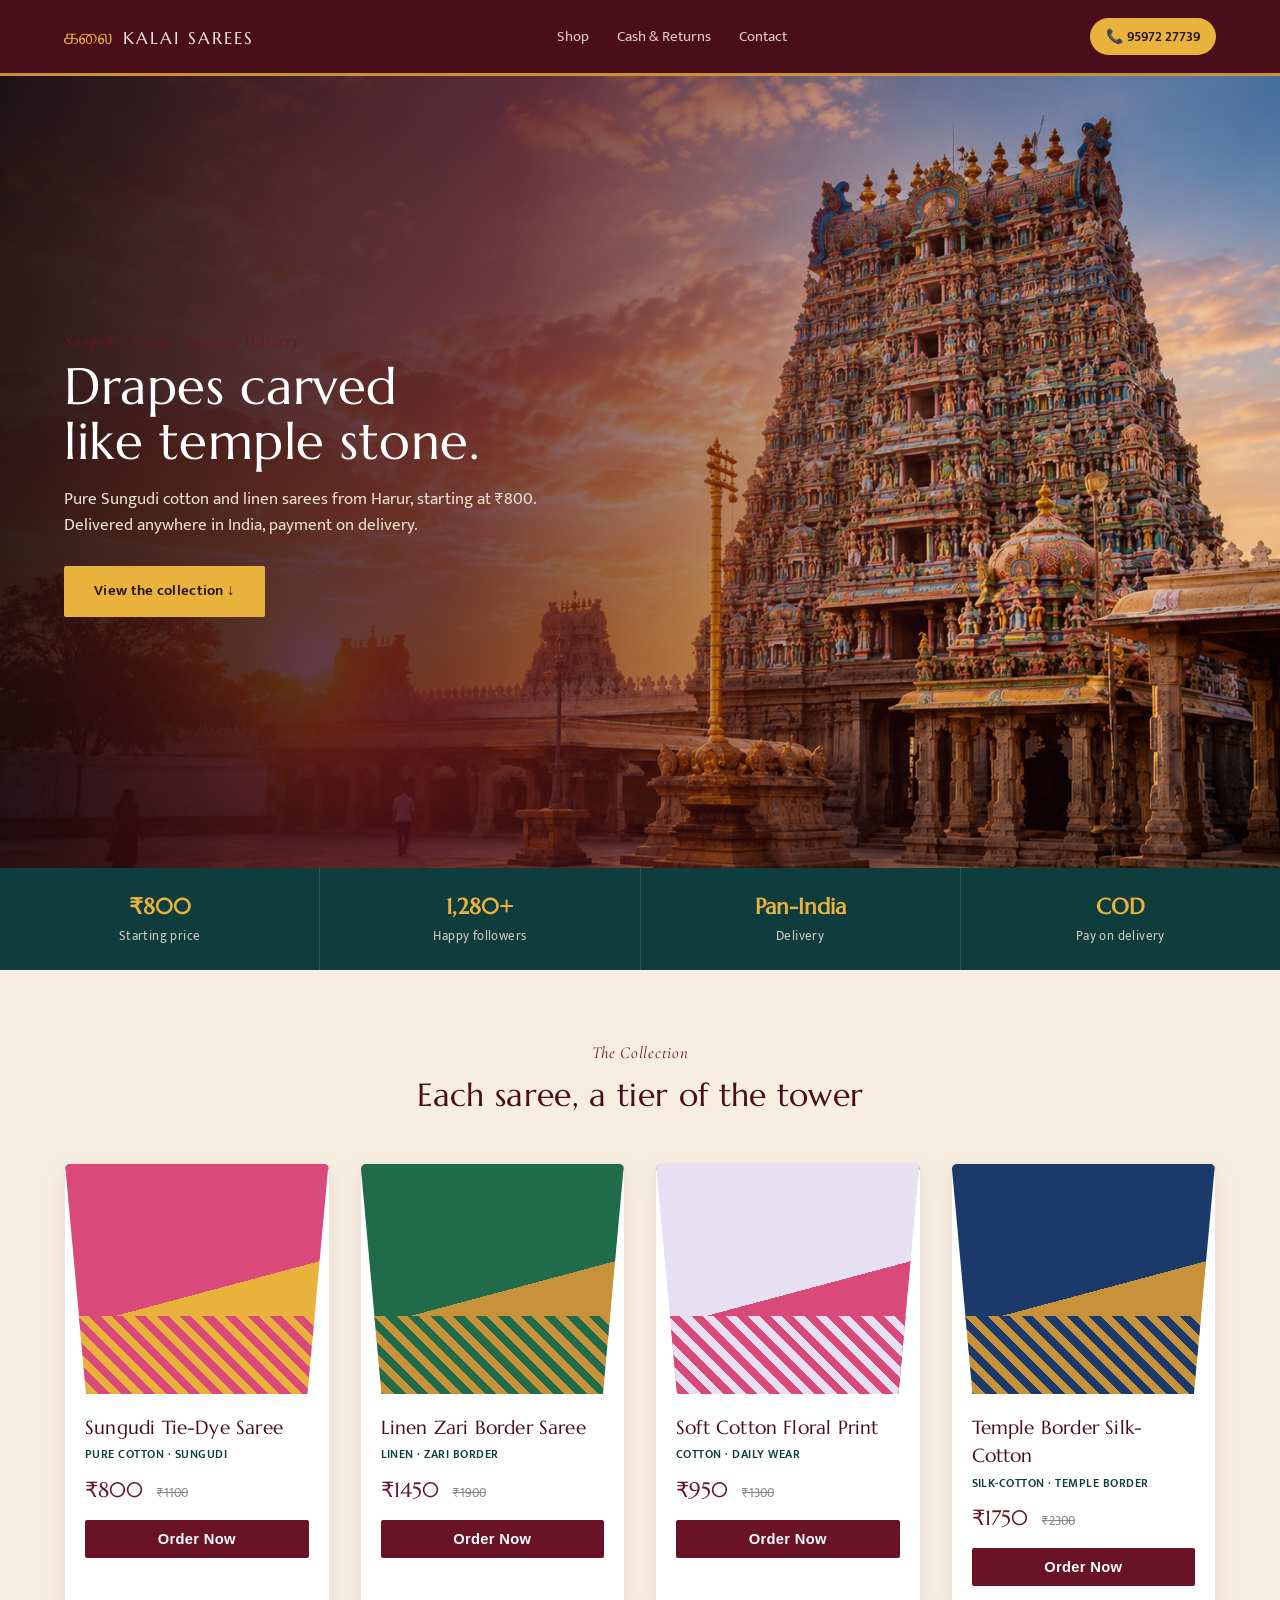
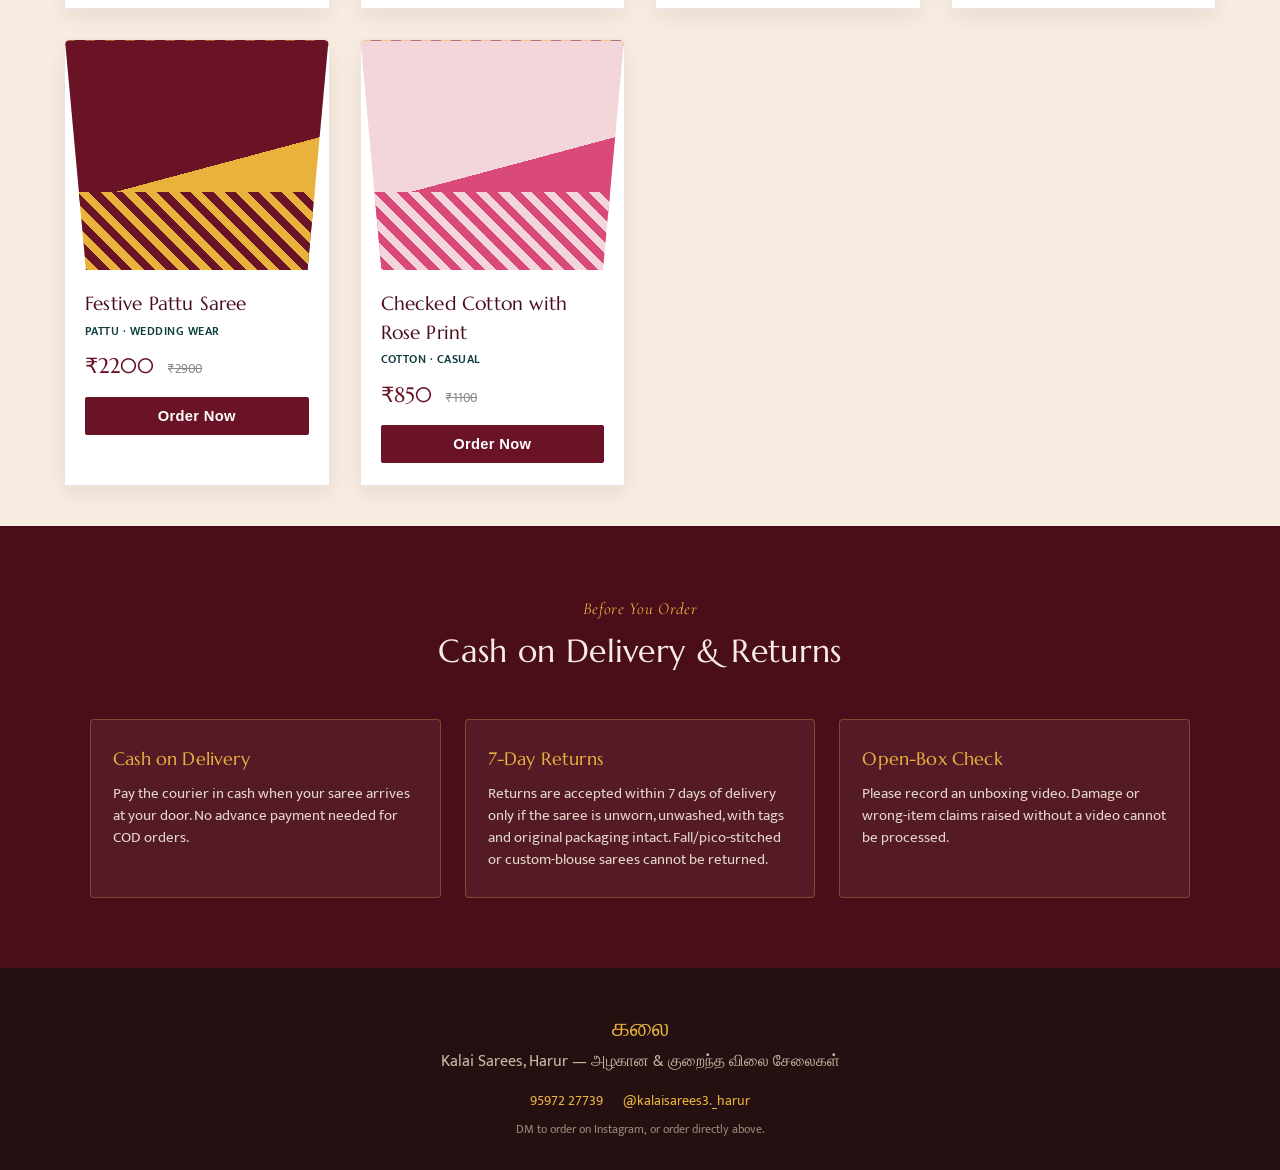
==== index.html @ c1a84958 "Add files via upload" ====
<!DOCTYPE html>
<html lang="en">
<head>
<meta charset="UTF-8">
<meta name="viewport" content="width=device-width, initial-scale=1.0">
<title>Kalai Sarees — Harur</title>
<link rel="preconnect" href="https://fonts.googleapis.com">
<link href="https://fonts.googleapis.com/css2?family=Cormorant+Garamond:wght@500;600;700&family=Marcellus&family=Mukta:wght@400;500;600;700&display=swap" rel="stylesheet">
<link rel="stylesheet" href="style.css">
</head>
<body>

<header class="topbar">
  <div class="brand">
    <span class="brand-mark">கலை</span>
    <span class="brand-name">KALAI SAREES</span>
  </div>
  <nav class="topnav">
    <a href="#shop">Shop</a>
    <a href="#order-policy">Cash &amp; Returns</a>
    <a href="#contact">Contact</a>
  </nav>
  <a class="call-pill" href="tel:9597227739">📞 95972 27739</a>
</header>

<section class="hero">
  <div class="hero-bg" aria-hidden="true"></div>
  <div class="hero-veil" aria-hidden="true"></div>
  <div class="hero-content">
    <p class="eyebrow">Sungudi · Linen · Doorstep Delivery</p>
    <h1>Drapes carved<br>like temple stone.</h1>
    <p class="hero-sub">Pure Sungudi cotton and linen sarees from Harur, starting at ₹800. Delivered anywhere in India, payment on delivery.</p>
    <a href="#shop" class="btn-primary">View the collection ↓</a>
  </div>
</section>

<section class="strip">
  <div class="strip-item"><strong>₹800</strong><span>Starting price</span></div>
  <div class="strip-item"><strong>1,280+</strong><span>Happy followers</span></div>
  <div class="strip-item"><strong>Pan-India</strong><span>Delivery</span></div>
  <div class="strip-item"><strong>COD</strong><span>Pay on delivery</span></div>
</section>

<section id="shop" class="shop">
  <div class="section-head">
    <p class="eyebrow">The Collection</p>
    <h2>Each saree, a tier of the tower</h2>
  </div>

  <div class="grid" id="product-grid">
    <!-- Product cards are rendered by app.js -->
  </div>
</section>

<section id="order-policy" class="policy">
  <div class="section-head light">
    <p class="eyebrow">Before You Order</p>
    <h2>Cash on Delivery &amp; Returns</h2>
  </div>
  <div class="policy-grid">
    <div class="policy-card">
      <h3>Cash on Delivery</h3>
      <p>Pay the courier in cash when your saree arrives at your door. No advance payment needed for COD orders.</p>
    </div>
    <div class="policy-card">
      <h3>7-Day Returns</h3>
      <p>Returns are accepted within 7 days of delivery only if the saree is unworn, unwashed, with tags and original packaging intact. Fall/pico-stitched or custom-blouse sarees cannot be returned.</p>
    </div>
    <div class="policy-card">
      <h3>Open-Box Check</h3>
      <p>Please record an unboxing video. Damage or wrong-item claims raised without a video cannot be processed.</p>
    </div>
  </div>
</section>

<!-- Order Modal -->
<div class="modal-backdrop" id="modal-backdrop">
  <div class="modal" role="dialog" aria-modal="true" aria-labelledby="modal-title">
    <button class="modal-close" id="modal-close" aria-label="Close">✕</button>
    <p class="eyebrow" id="modal-eyebrow">Confirm your order</p>
    <h3 id="modal-title">Saree Name</h3>
    <p class="modal-price" id="modal-price">₹0</p>

    <form id="order-form" novalidate>
      <label for="cust-name">Full Name</label>
      <input type="text" id="cust-name" name="name" placeholder="e.g. Lakshmi Devi" required>
      <span class="error" id="err-name"></span>

      <label for="cust-phone">Phone Number</label>
      <input type="tel" id="cust-phone" name="phone" placeholder="10-digit mobile number" required>
      <span class="error" id="err-phone"></span>

      <label for="cust-address">Delivery Address</label>
      <textarea id="cust-address" name="address" rows="3" placeholder="House no, Street, City, State, PIN code" required></textarea>
      <span class="error" id="err-address"></span>

      <div class="policy-accept">
        <input type="checkbox" id="accept-policy" required>
        <label for="accept-policy">I agree to pay <strong>Cash on Delivery</strong> and understand the 7-day return condition above.</label>
      </div>

      <button type="submit" class="btn-primary full">Confirm Order — Cash on Delivery</button>
    </form>

    <div class="modal-success" id="modal-success" hidden>
      <div class="success-mark">✓</div>
      <h3>Order Confirmed!</h3>
      <p id="success-summary"></p>
      <p class="success-note">We will call you shortly to verify your order before dispatch.</p>
      <button class="btn-secondary" id="success-close">Done</button>
    </div>
  </div>
</div>

<footer id="contact" class="footer">
  <div class="footer-brand">
    <span class="brand-mark">கலை</span>
    <p>Kalai Sarees, Harur — அழகான &amp; குறைந்த விலை சேலைகள்</p>
  </div>
  <div class="footer-links">
    <a href="tel:9597227739">95972 27739</a>
    <a href="https://instagram.com/kalaisarees3._harur" target="_blank" rel="noopener">@kalaisarees3._harur</a>
  </div>
  <p class="footer-note">DM to order on Instagram, or order directly above.</p>
</footer>

<script src="app.js"></script>
</body>
</html>
---- style.css ----
:root{
  --maroon:#6B1326;
  --maroon-deep:#4A0D1A;
  --gold:#C8923A;
  --turmeric:#E8B23D;
  --cream:#F7EDE0;
  --teal:#0F3D3E;
  --ink:#241010;
  --radius:6px;
}

*{box-sizing:border-box;margin:0;padding:0;}
html{scroll-behavior:smooth;}
body{
  font-family:'Mukta',sans-serif;
  background:var(--cream);
  color:var(--ink);
  line-height:1.5;
}
h1,h2,h3{font-family:'Marcellus',serif;font-weight:400;letter-spacing:0.01em;}
.eyebrow{
  font-family:'Cormorant Garamond',serif;
  font-style:italic;
  font-size:1.05rem;
  color:var(--maroon);
  letter-spacing:0.04em;
  margin-bottom:6px;
}

/* ---------- Topbar ---------- */
.topbar{
  display:flex;align-items:center;justify-content:space-between;
  padding:18px 5%;
  background:var(--maroon-deep);
  color:var(--cream);
  position:sticky;top:0;z-index:50;
  border-bottom:3px solid var(--gold);
}
.brand{display:flex;align-items:baseline;gap:10px;}
.brand-mark{font-family:'Marcellus',serif;color:var(--turmeric);font-size:1.4rem;}
.brand-name{font-family:'Marcellus',serif;font-size:1.05rem;letter-spacing:0.12em;}
.topnav{display:flex;gap:28px;}
.topnav a{color:var(--cream);text-decoration:none;font-size:0.92rem;opacity:0.85;}
.topnav a:hover, .topnav a:focus-visible{opacity:1;border-bottom:1px solid var(--turmeric);}
.call-pill{
  background:var(--turmeric);color:var(--ink);
  padding:8px 16px;border-radius:30px;
  text-decoration:none;font-size:0.88rem;font-weight:600;
  white-space:nowrap;
}

/* ---------- Hero ---------- */
.hero{
  position:relative;
  min-height:88vh;
  display:flex;align-items:center;
  overflow:hidden;
}
.hero-bg{
  position:absolute;inset:0;
  background:url('temple-bg.png') center 30%/cover no-repeat;
  filter:saturate(1.05);
}
.hero-veil{
  position:absolute;inset:0;
  background:linear-gradient(100deg, rgba(20,7,11,0.92) 0%, rgba(74,13,26,0.78) 38%, rgba(74,13,26,0.25) 65%, rgba(74,13,26,0.05) 100%);
}
.hero-content{
  position:relative;z-index:2;
  max-width:620px;
  padding:0 5%;
  color:var(--cream);
}
.hero-content h1{
  font-size:3.2rem;
  line-height:1.08;
  color:#fff;
  margin:6px 0 18px;
}
.hero-sub{
  font-size:1.05rem;
  max-width:480px;
  color:#EADFD0;
  margin-bottom:28px;
}
.btn-primary{
  display:inline-block;
  background:var(--turmeric);
  color:var(--ink);
  text-decoration:none;
  padding:14px 30px;
  font-weight:600;
  border-radius:2px;
  border:none;
  cursor:pointer;
  font-size:0.95rem;
  letter-spacing:0.02em;
  transition:transform .15s ease, background .15s ease;
}
.btn-primary:hover, .btn-primary:focus-visible{background:#f0c25e;transform:translateY(-1px);}
.btn-primary.full{width:100%;text-align:center;margin-top:10px;}
.btn-secondary{
  background:none;border:1.5px solid var(--maroon);color:var(--maroon);
  padding:10px 24px;border-radius:2px;font-weight:600;cursor:pointer;
}

/* ---------- Stat strip ---------- */
.strip{
  display:flex;flex-wrap:wrap;
  background:var(--teal);
  color:var(--cream);
}
.strip-item{
  flex:1;min-width:150px;
  padding:22px 18px;
  text-align:center;
  border-right:1px solid rgba(247,237,224,0.15);
}
.strip-item:last-child{border-right:none;}
.strip-item strong{display:block;font-family:'Marcellus',serif;font-size:1.4rem;color:var(--turmeric);}
.strip-item span{font-size:0.82rem;opacity:0.8;letter-spacing:0.03em;}

/* ---------- Shop section ---------- */
.shop{padding:70px 5% 40px;}
.section-head{text-align:center;margin-bottom:44px;}
.section-head h2{font-size:2rem;color:var(--maroon-deep);}
.section-head.light h2{color:var(--cream);}
.section-head.light .eyebrow{color:var(--turmeric);}

.grid{
  display:grid;
  grid-template-columns:repeat(auto-fit, minmax(250px, 1fr));
  gap:30px;
  max-width:1180px;
  margin:0 auto;
}

/* Signature card: shaped like a temple kumbam tier, tapering top, gold trim */
.card{
  background:#fff;
  border:1px solid rgba(107,19,38,0.12);
  border-radius:var(--radius) var(--radius) 0 0;
  overflow:hidden;
  position:relative;
  box-shadow:0 8px 22px rgba(74,13,26,0.08);
  transition:transform .18s ease, box-shadow .18s ease;
}
.card:hover{transform:translateY(-4px);box-shadow:0 14px 28px rgba(74,13,26,0.15);}
.card-swatch{
  height:230px;
  position:relative;
  clip-path:polygon(0 0, 100% 0, 92% 100%, 8% 100%);
  display:flex;align-items:flex-end;
}
.card-swatch .pallu{
  width:100%;height:34%;
  background-repeat:repeat;
}
.card-tier{
  position:absolute;top:0;left:0;right:0;
  height:6px;
  background:repeating-linear-gradient(90deg, var(--turmeric) 0 10px, var(--maroon) 10px 20px);
}
.card-body{padding:20px 20px 22px;}
.card-body h3{font-size:1.18rem;color:var(--maroon-deep);margin-bottom:4px;}
.card-tag{font-size:0.78rem;color:var(--teal);font-weight:600;letter-spacing:0.04em;text-transform:uppercase;margin-bottom:10px;display:block;}
.card-price{font-family:'Marcellus',serif;font-size:1.3rem;color:var(--maroon);margin-bottom:14px;}
.card-price span{font-size:0.8rem;color:#888;text-decoration:line-through;margin-left:8px;font-family:'Mukta',sans-serif;}
.btn-order{
  width:100%;background:var(--maroon);color:#fff;border:none;
  padding:11px;border-radius:2px;font-weight:600;cursor:pointer;
  font-size:0.92rem;letter-spacing:0.02em;
  transition:background .15s ease;
}
.btn-order:hover, .btn-order:focus-visible{background:var(--maroon-deep);}

/* ---------- Policy section ---------- */
.policy{background:var(--maroon-deep);color:var(--cream);padding:70px 5%;}
.policy-grid{
  display:grid;grid-template-columns:repeat(auto-fit, minmax(240px,1fr));
  gap:24px;max-width:1100px;margin:0 auto;
}
.policy-card{
  background:rgba(247,237,224,0.06);
  border:1px solid rgba(232,178,61,0.3);
  padding:26px 22px;border-radius:4px;
}
.policy-card h3{color:var(--turmeric);font-size:1.1rem;margin-bottom:10px;}
.policy-card p{font-size:0.92rem;color:#E3D6C6;}

/* ---------- Modal ---------- */
.modal-backdrop{
  position:fixed;inset:0;background:rgba(36,16,16,0.6);
  display:flex;align-items:center;justify-content:center;
  z-index:100;opacity:0;pointer-events:none;
  transition:opacity .2s ease;
  padding:20px;
}
.modal-backdrop.open{opacity:1;pointer-events:auto;}
.modal{
  background:var(--cream);
  max-width:440px;width:100%;
  padding:34px 30px;
  border-radius:4px;
  position:relative;
  max-height:90vh;overflow-y:auto;
  border-top:5px solid var(--turmeric);
}
.modal-close{
  position:absolute;top:14px;right:16px;
  background:none;border:none;font-size:1.1rem;cursor:pointer;color:var(--maroon);
}
.modal h3{font-size:1.4rem;color:var(--maroon-deep);margin:4px 0 2px;}
.modal-price{font-family:'Marcellus',serif;color:var(--maroon);font-size:1.2rem;margin-bottom:18px;}

#order-form label{display:block;font-size:0.85rem;font-weight:600;margin:14px 0 5px;color:var(--maroon-deep);}
#order-form input[type=text],
#order-form input[type=tel],
#order-form textarea{
  width:100%;padding:10px 12px;border:1px solid #cdbba4;border-radius:2px;
  font-family:'Mukta',sans-serif;font-size:0.95rem;background:#fff;
}
#order-form input:focus, #order-form textarea:focus{outline:2px solid var(--gold);outline-offset:1px;}
.error{color:#A11313;font-size:0.78rem;display:block;min-height:16px;margin-top:2px;}
.policy-accept{display:flex;gap:10px;margin:18px 0 6px;align-items:flex-start;}
.policy-accept input{margin-top:3px;}
.policy-accept label{font-size:0.82rem;font-weight:400;color:#473;}

.modal-success{text-align:center;padding:10px 0;}
.success-mark{
  width:54px;height:54px;border-radius:50%;
  background:var(--teal);color:#fff;font-size:1.6rem;
  display:flex;align-items:center;justify-content:center;
  margin:0 auto 14px;
}
.modal-success h3{color:var(--maroon-deep);margin-bottom:10px;}
.modal-success p{font-size:0.92rem;color:#5a4636;margin-bottom:6px;}
.success-note{font-size:0.82rem !important;color:#8a7256 !important;margin-bottom:18px !important;}

/* ---------- Footer ---------- */
.footer{
  background:var(--ink);color:#cbb8a3;
  text-align:center;padding:40px 5% 30px;
}
.footer-brand{display:flex;flex-direction:column;align-items:center;gap:4px;margin-bottom:16px;}
.footer-brand .brand-mark{color:var(--turmeric);font-size:1.6rem;}
.footer-links{display:flex;gap:20px;justify-content:center;margin-bottom:10px;}
.footer-links a{color:var(--turmeric);text-decoration:none;font-size:0.88rem;}
.footer-note{font-size:0.78rem;opacity:0.7;}

/* ---------- Responsive ---------- */
@media (max-width:700px){
  .topnav{display:none;}
  .hero-content h1{font-size:2.2rem;}
  .strip-item{min-width:120px;}
}

@media (prefers-reduced-motion: reduce){
  *{transition:none !important;}
}
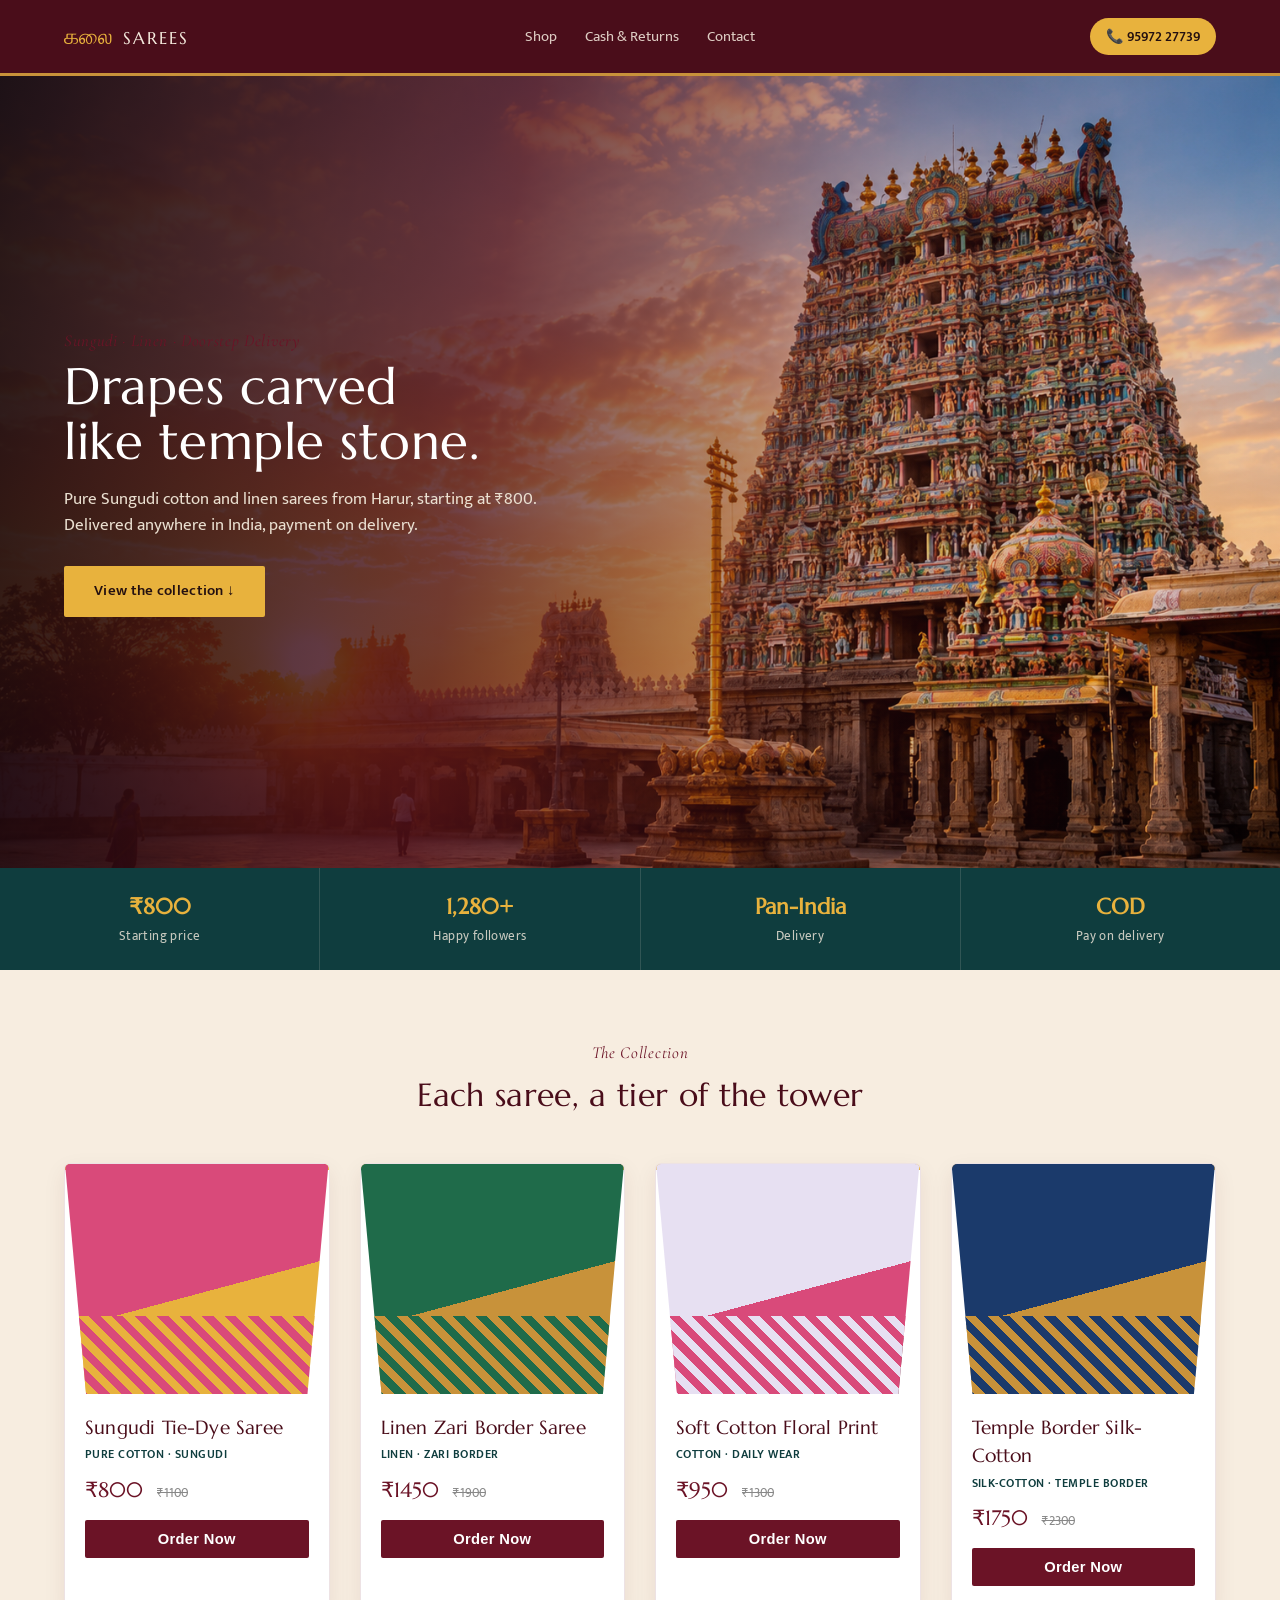
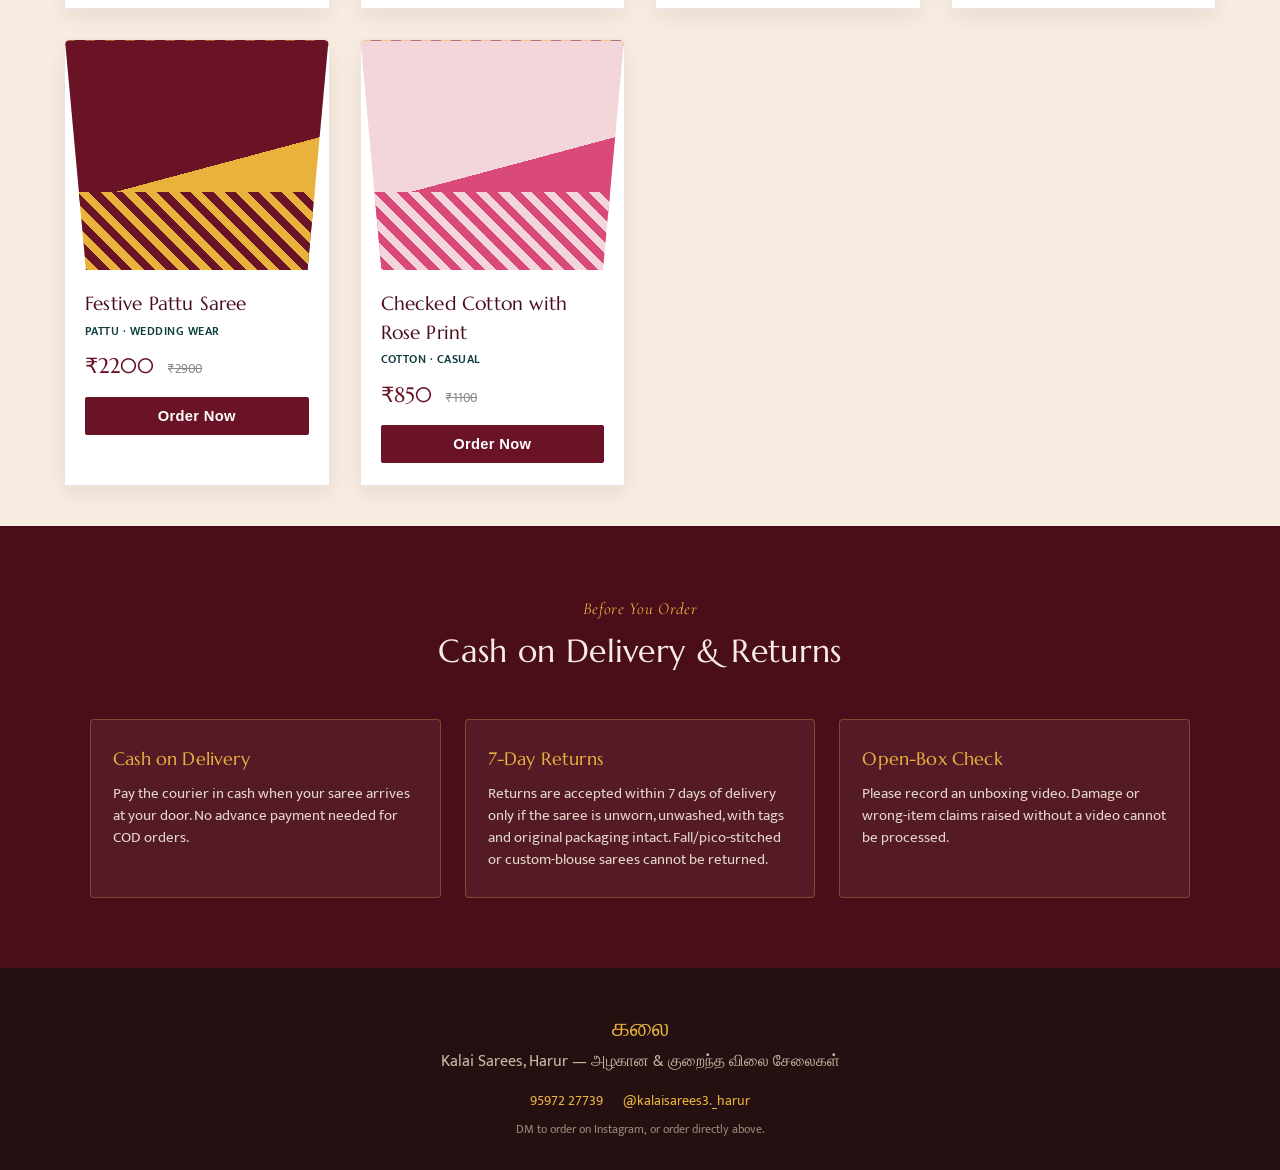
==== commit 306feefa: "Update index.html" ====
--- a/index.html
+++ b/index.html
@@ -13,7 +13,7 @@
 <header class="topbar">
   <div class="brand">
     <span class="brand-mark">கலை</span>
-    <span class="brand-name">KALAI SAREES</span>
+    <span class="brand-name">SAREES</span>
   </div>
   <nav class="topnav">
     <a href="#shop">Shop</a>
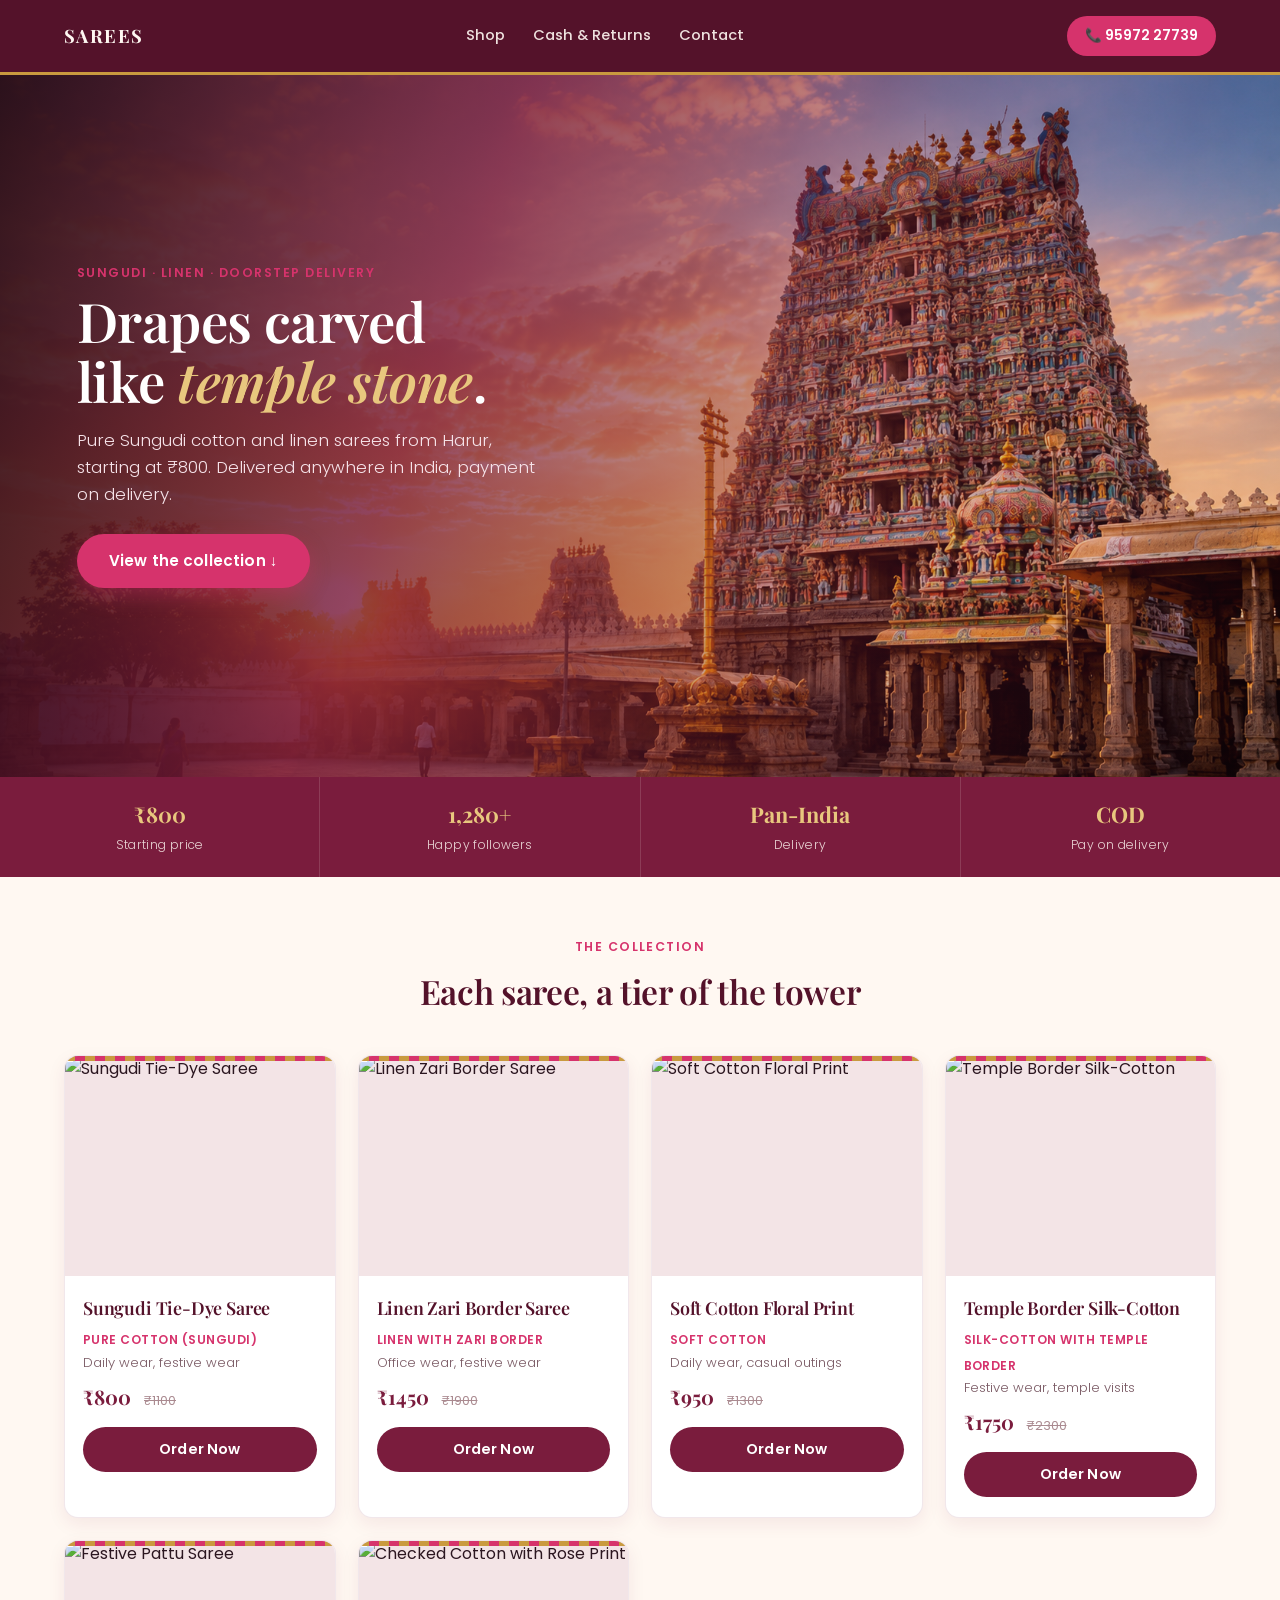
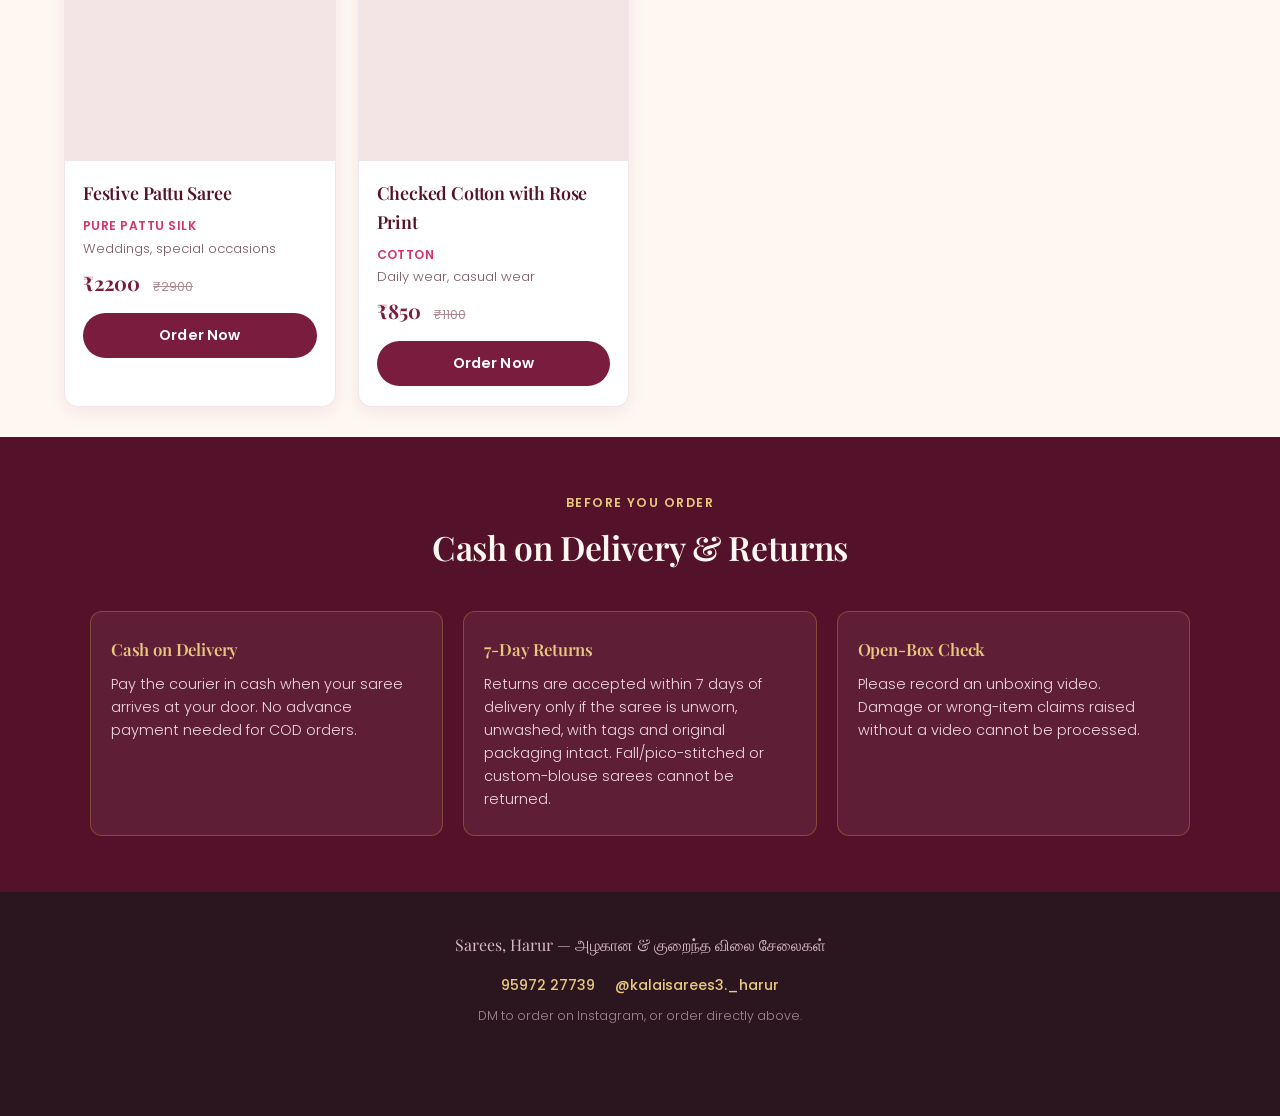
==== commit 50ef552f: "Add files via upload" ====
--- a/index.html
+++ b/index.html
@@ -3,32 +3,37 @@
 <head>
 <meta charset="UTF-8">
 <meta name="viewport" content="width=device-width, initial-scale=1.0">
-<title>Kalai Sarees — Harur</title>
+<title>Sarees — Harur</title>
 <link rel="preconnect" href="https://fonts.googleapis.com">
-<link href="https://fonts.googleapis.com/css2?family=Cormorant+Garamond:wght@500;600;700&family=Marcellus&family=Mukta:wght@400;500;600;700&display=swap" rel="stylesheet">
+<link rel="preconnect" href="https://fonts.gstatic.com" crossorigin>
+<link href="https://fonts.googleapis.com/css2?family=Playfair+Display:ital,wght@0,500;0,600;0,700;1,500&family=Poppins:wght@300;400;500;600;700&display=swap" rel="stylesheet">
 <link rel="stylesheet" href="style.css">
 </head>
 <body>
 
 <header class="topbar">
   <div class="brand">
-    <span class="brand-mark">கலை</span>
     <span class="brand-name">SAREES</span>
   </div>
-  <nav class="topnav">
+  <nav class="topnav" id="topnav">
     <a href="#shop">Shop</a>
     <a href="#order-policy">Cash &amp; Returns</a>
     <a href="#contact">Contact</a>
+    <a class="call-pill mobile-only" href="tel:9597227739">📞 Call to order</a>
   </nav>
-  <a class="call-pill" href="tel:9597227739">📞 95972 27739</a>
+  <button class="menu-toggle" id="menu-toggle" aria-label="Open menu" aria-expanded="false">
+    <span></span><span></span><span></span>
+  </button>
+  <a class="call-pill desktop-only" href="tel:9597227739">📞 95972 27739</a>
 </header>
+<div class="nav-backdrop" id="nav-backdrop"></div>
 
 <section class="hero">
   <div class="hero-bg" aria-hidden="true"></div>
   <div class="hero-veil" aria-hidden="true"></div>
   <div class="hero-content">
     <p class="eyebrow">Sungudi · Linen · Doorstep Delivery</p>
-    <h1>Drapes carved<br>like temple stone.</h1>
+    <h1>Drapes carved<br>like <em>temple stone</em>.</h1>
     <p class="hero-sub">Pure Sungudi cotton and linen sarees from Harur, starting at ₹800. Delivered anywhere in India, payment on delivery.</p>
     <a href="#shop" class="btn-primary">View the collection ↓</a>
   </div>
@@ -114,8 +119,7 @@
 
 <footer id="contact" class="footer">
   <div class="footer-brand">
-    <span class="brand-mark">கலை</span>
-    <p>Kalai Sarees, Harur — அழகான &amp; குறைந்த விலை சேலைகள்</p>
+    <p>Sarees, Harur — அழகான &amp; குறைந்த விலை சேலைகள்</p>
   </div>
   <div class="footer-links">
     <a href="tel:9597227739">95972 27739</a>
@@ -124,6 +128,10 @@
   <p class="footer-note">DM to order on Instagram, or order directly above.</p>
 </footer>
 
+<div class="sticky-cta mobile-only">
+  <a href="#shop" class="sticky-cta-btn">🛍 Shop the collection</a>
+</div>
+
 <script src="app.js"></script>
 </body>
 </html>
--- a/style.css
+++ b/style.css
@@ -1,58 +1,89 @@
 :root{
-  --maroon:#6B1326;
-  --maroon-deep:#4A0D1A;
-  --gold:#C8923A;
-  --turmeric:#E8B23D;
-  --cream:#F7EDE0;
+  --plum:#7A1C3D;
+  --plum-deep:#54122A;
+  --rose:#D6336C;
+  --rose-light:#F5739A;
+  --gold:#C99A3F;
+  --gold-light:#E8C77E;
+  --blush:#FFF1F0;
+  --cream:#FFF8F2;
   --teal:#0F3D3E;
-  --ink:#241010;
+  --ink:#2B1620;
   --radius:6px;
-}
-
-*{box-sizing:border-box;margin:0;padding:0;}
+  --font-display:'Playfair Display', Georgia, serif;
+  --font-body:'Poppins', -apple-system, sans-serif;
+}
+
+*{box-sizing:border-box;margin:0;padding:0;-webkit-tap-highlight-color:transparent;}
 html{scroll-behavior:smooth;}
 body{
-  font-family:'Mukta',sans-serif;
+  font-family:var(--font-body);
   background:var(--cream);
   color:var(--ink);
-  line-height:1.5;
-}
-h1,h2,h3{font-family:'Marcellus',serif;font-weight:400;letter-spacing:0.01em;}
+  line-height:1.6;
+  font-weight:400;
+  -webkit-font-smoothing:antialiased;
+  overflow-x:hidden;
+}
+h1,h2,h3{font-family:var(--font-display);font-weight:600;letter-spacing:-0.01em;}
 .eyebrow{
-  font-family:'Cormorant Garamond',serif;
-  font-style:italic;
-  font-size:1.05rem;
-  color:var(--maroon);
-  letter-spacing:0.04em;
-  margin-bottom:6px;
-}
+  font-family:var(--font-body);
+  font-weight:600;
+  font-size:0.78rem;
+  text-transform:uppercase;
+  letter-spacing:0.12em;
+  color:var(--rose);
+  margin-bottom:8px;
+}
+
+.mobile-only{display:none;}
+.desktop-only{display:inline-block;}
 
 /* ---------- Topbar ---------- */
 .topbar{
   display:flex;align-items:center;justify-content:space-between;
-  padding:18px 5%;
-  background:var(--maroon-deep);
+  padding:16px 5%;
+  background:var(--plum-deep);
   color:var(--cream);
-  position:sticky;top:0;z-index:50;
+  position:sticky;top:0;z-index:60;
   border-bottom:3px solid var(--gold);
 }
-.brand{display:flex;align-items:baseline;gap:10px;}
-.brand-mark{font-family:'Marcellus',serif;color:var(--turmeric);font-size:1.4rem;}
-.brand-name{font-family:'Marcellus',serif;font-size:1.05rem;letter-spacing:0.12em;}
-.topnav{display:flex;gap:28px;}
-.topnav a{color:var(--cream);text-decoration:none;font-size:0.92rem;opacity:0.85;}
-.topnav a:hover, .topnav a:focus-visible{opacity:1;border-bottom:1px solid var(--turmeric);}
+.brand-name{font-family:var(--font-display);font-size:1.15rem;letter-spacing:0.08em;font-weight:700;}
+.topnav{display:flex;align-items:center;gap:28px;}
+.topnav a{color:var(--cream);text-decoration:none;font-size:0.92rem;font-weight:500;opacity:0.9;}
+.topnav a:hover, .topnav a:focus-visible{opacity:1;border-bottom:1px solid var(--gold-light);}
 .call-pill{
-  background:var(--turmeric);color:var(--ink);
-  padding:8px 16px;border-radius:30px;
-  text-decoration:none;font-size:0.88rem;font-weight:600;
+  background:var(--rose);color:#fff;
+  padding:9px 18px;border-radius:30px;
+  text-decoration:none;font-size:0.85rem;font-weight:600;
   white-space:nowrap;
 }
+.call-pill:hover{background:var(--rose-light);}
+
+.menu-toggle{
+  display:none;
+  flex-direction:column;justify-content:center;gap:5px;
+  width:40px;height:40px;background:none;border:none;cursor:pointer;
+  z-index:70;
+}
+.menu-toggle span{
+  display:block;width:24px;height:2px;background:var(--cream);
+  transition:transform .2s ease, opacity .2s ease;
+}
+.menu-toggle.open span:nth-child(1){transform:translateY(7px) rotate(45deg);}
+.menu-toggle.open span:nth-child(2){opacity:0;}
+.menu-toggle.open span:nth-child(3){transform:translateY(-7px) rotate(-45deg);}
+
+.nav-backdrop{
+  display:none;position:fixed;inset:0;background:rgba(20,5,11,0.55);
+  z-index:55;opacity:0;pointer-events:none;transition:opacity .25s ease;
+}
+.nav-backdrop.open{opacity:1;pointer-events:auto;}
 
 /* ---------- Hero ---------- */
 .hero{
   position:relative;
-  min-height:88vh;
+  min-height:78vh;
   display:flex;align-items:center;
   overflow:hidden;
 }
@@ -63,168 +94,199 @@
 }
 .hero-veil{
   position:absolute;inset:0;
-  background:linear-gradient(100deg, rgba(20,7,11,0.92) 0%, rgba(74,13,26,0.78) 38%, rgba(74,13,26,0.25) 65%, rgba(74,13,26,0.05) 100%);
+  background:linear-gradient(110deg, rgba(35,8,18,0.93) 0%, rgba(122,28,61,0.82) 35%, rgba(122,28,61,0.35) 62%, rgba(122,28,61,0.08) 100%);
 }
 .hero-content{
   position:relative;z-index:2;
   max-width:620px;
-  padding:0 5%;
+  padding:0 6%;
   color:var(--cream);
 }
 .hero-content h1{
-  font-size:3.2rem;
-  line-height:1.08;
+  font-size:clamp(2.1rem, 6vw, 3.4rem);
+  line-height:1.1;
   color:#fff;
-  margin:6px 0 18px;
-}
+  margin:8px 0 16px;
+}
+.hero-content h1 em{font-style:italic;color:var(--gold-light);}
 .hero-sub{
-  font-size:1.05rem;
+  font-size:clamp(0.95rem, 2.2vw, 1.05rem);
   max-width:480px;
-  color:#EADFD0;
-  margin-bottom:28px;
+  color:#F6E3E9;
+  margin-bottom:26px;
+  font-weight:300;
 }
 .btn-primary{
   display:inline-block;
-  background:var(--turmeric);
-  color:var(--ink);
+  background:var(--rose);
+  color:#fff;
   text-decoration:none;
-  padding:14px 30px;
+  padding:15px 32px;
   font-weight:600;
-  border-radius:2px;
+  font-family:var(--font-body);
+  border-radius:30px;
   border:none;
   cursor:pointer;
   font-size:0.95rem;
-  letter-spacing:0.02em;
-  transition:transform .15s ease, background .15s ease;
-}
-.btn-primary:hover, .btn-primary:focus-visible{background:#f0c25e;transform:translateY(-1px);}
+  letter-spacing:0.01em;
+  transition:transform .15s ease, background .15s ease, box-shadow .15s ease;
+  box-shadow:0 8px 20px rgba(214,51,108,0.35);
+}
+.btn-primary:hover, .btn-primary:focus-visible{background:var(--rose-light);transform:translateY(-2px);}
 .btn-primary.full{width:100%;text-align:center;margin-top:10px;}
 .btn-secondary{
-  background:none;border:1.5px solid var(--maroon);color:var(--maroon);
-  padding:10px 24px;border-radius:2px;font-weight:600;cursor:pointer;
+  background:none;border:1.5px solid var(--plum);color:var(--plum);
+  padding:11px 26px;border-radius:30px;font-weight:600;cursor:pointer;
+  font-family:var(--font-body);
 }
 
 /* ---------- Stat strip ---------- */
 .strip{
   display:flex;flex-wrap:wrap;
-  background:var(--teal);
+  background:var(--plum);
   color:var(--cream);
 }
 .strip-item{
-  flex:1;min-width:150px;
-  padding:22px 18px;
+  flex:1;min-width:140px;
+  padding:20px 14px;
   text-align:center;
-  border-right:1px solid rgba(247,237,224,0.15);
+  border-right:1px solid rgba(255,248,242,0.15);
 }
 .strip-item:last-child{border-right:none;}
-.strip-item strong{display:block;font-family:'Marcellus',serif;font-size:1.4rem;color:var(--turmeric);}
-.strip-item span{font-size:0.82rem;opacity:0.8;letter-spacing:0.03em;}
+.strip-item strong{display:block;font-family:var(--font-display);font-size:1.35rem;color:var(--gold-light);font-weight:700;}
+.strip-item span{font-size:0.76rem;opacity:0.85;letter-spacing:0.03em;font-weight:300;}
 
 /* ---------- Shop section ---------- */
-.shop{padding:70px 5% 40px;}
-.section-head{text-align:center;margin-bottom:44px;}
-.section-head h2{font-size:2rem;color:var(--maroon-deep);}
+.shop{padding:60px 5% 30px;}
+.section-head{text-align:center;margin-bottom:36px;}
+.section-head h2{font-size:clamp(1.5rem, 4vw, 2.1rem);color:var(--plum-deep);}
 .section-head.light h2{color:var(--cream);}
-.section-head.light .eyebrow{color:var(--turmeric);}
+.section-head.light .eyebrow{color:var(--gold-light);}
 
 .grid{
   display:grid;
   grid-template-columns:repeat(auto-fit, minmax(250px, 1fr));
-  gap:30px;
+  gap:22px;
   max-width:1180px;
   margin:0 auto;
 }
 
-/* Signature card: shaped like a temple kumbam tier, tapering top, gold trim */
 .card{
   background:#fff;
-  border:1px solid rgba(107,19,38,0.12);
-  border-radius:var(--radius) var(--radius) 0 0;
+  border:1px solid rgba(122,28,61,0.1);
+  border-radius:14px;
   overflow:hidden;
   position:relative;
-  box-shadow:0 8px 22px rgba(74,13,26,0.08);
+  box-shadow:0 6px 18px rgba(122,28,61,0.08);
   transition:transform .18s ease, box-shadow .18s ease;
 }
-.card:hover{transform:translateY(-4px);box-shadow:0 14px 28px rgba(74,13,26,0.15);}
+.card:hover{transform:translateY(-4px);box-shadow:0 14px 26px rgba(122,28,61,0.16);}
 .card-swatch{
-  height:230px;
+  height:220px;
   position:relative;
-  clip-path:polygon(0 0, 100% 0, 92% 100%, 8% 100%);
-  display:flex;align-items:flex-end;
-}
-.card-swatch .pallu{
-  width:100%;height:34%;
-  background-repeat:repeat;
+  background:#f3e4e6;
+  overflow:hidden;
+}
+.card-swatch img{
+  width:100%;height:100%;
+  object-fit:cover;
+  display:block;
 }
 .card-tier{
   position:absolute;top:0;left:0;right:0;
-  height:6px;
-  background:repeating-linear-gradient(90deg, var(--turmeric) 0 10px, var(--maroon) 10px 20px);
-}
-.card-body{padding:20px 20px 22px;}
-.card-body h3{font-size:1.18rem;color:var(--maroon-deep);margin-bottom:4px;}
-.card-tag{font-size:0.78rem;color:var(--teal);font-weight:600;letter-spacing:0.04em;text-transform:uppercase;margin-bottom:10px;display:block;}
-.card-price{font-family:'Marcellus',serif;font-size:1.3rem;color:var(--maroon);margin-bottom:14px;}
-.card-price span{font-size:0.8rem;color:#888;text-decoration:line-through;margin-left:8px;font-family:'Mukta',sans-serif;}
+  height:5px;
+  background:repeating-linear-gradient(90deg, var(--gold) 0 10px, var(--rose) 10px 20px);
+  z-index:2;
+}
+.card-uses{
+  font-size:0.82rem;color:#7a5a64;margin-bottom:8px;font-weight:300;
+}
+.card-material{
+  font-size:0.76rem;color:var(--rose);font-weight:600;text-transform:uppercase;letter-spacing:0.04em;margin-bottom:4px;
+}
+.card-body{padding:18px 18px 20px;}
+.card-body h3{font-size:1.12rem;color:var(--plum-deep);margin-bottom:4px;font-weight:600;}
+.card-price{font-family:var(--font-display);font-size:1.25rem;color:var(--plum);margin-bottom:14px;font-weight:700;}
+.card-price span{font-size:0.78rem;color:#aa8a90;text-decoration:line-through;margin-left:8px;font-family:var(--font-body);font-weight:400;}
 .btn-order{
-  width:100%;background:var(--maroon);color:#fff;border:none;
-  padding:11px;border-radius:2px;font-weight:600;cursor:pointer;
-  font-size:0.92rem;letter-spacing:0.02em;
+  width:100%;background:var(--plum);color:#fff;border:none;
+  padding:12px;border-radius:30px;font-weight:600;cursor:pointer;
+  font-family:var(--font-body);
+  font-size:0.9rem;letter-spacing:0.01em;
   transition:background .15s ease;
 }
-.btn-order:hover, .btn-order:focus-visible{background:var(--maroon-deep);}
+.btn-order:hover, .btn-order:focus-visible{background:var(--rose);}
+.btn-order:active{transform:scale(0.98);}
 
 /* ---------- Policy section ---------- */
-.policy{background:var(--maroon-deep);color:var(--cream);padding:70px 5%;}
+.policy{background:var(--plum-deep);color:var(--cream);padding:56px 5%;}
 .policy-grid{
-  display:grid;grid-template-columns:repeat(auto-fit, minmax(240px,1fr));
-  gap:24px;max-width:1100px;margin:0 auto;
+  display:grid;grid-template-columns:repeat(auto-fit, minmax(230px,1fr));
+  gap:20px;max-width:1100px;margin:0 auto;
 }
 .policy-card{
-  background:rgba(247,237,224,0.06);
-  border:1px solid rgba(232,178,61,0.3);
-  padding:26px 22px;border-radius:4px;
-}
-.policy-card h3{color:var(--turmeric);font-size:1.1rem;margin-bottom:10px;}
-.policy-card p{font-size:0.92rem;color:#E3D6C6;}
+  background:rgba(255,248,242,0.06);
+  border:1px solid rgba(201,154,63,0.35);
+  padding:24px 20px;border-radius:12px;
+}
+.policy-card h3{color:var(--gold-light);font-size:1.05rem;margin-bottom:10px;font-weight:600;}
+.policy-card p{font-size:0.9rem;color:#F0D9DF;font-weight:300;}
+
+/* ---------- Sticky mobile CTA ---------- */
+.sticky-cta{
+  position:fixed;bottom:0;left:0;right:0;
+  z-index:50;
+  padding:12px 16px calc(12px + env(safe-area-inset-bottom));
+  background:linear-gradient(0deg, rgba(43,22,32,0.97) 60%, rgba(43,22,32,0));
+}
+.sticky-cta-btn{
+  display:block;width:100%;text-align:center;
+  background:var(--rose);color:#fff;
+  padding:14px;border-radius:30px;
+  text-decoration:none;font-weight:600;font-size:0.95rem;
+  box-shadow:0 6px 18px rgba(214,51,108,0.45);
+}
 
 /* ---------- Modal ---------- */
 .modal-backdrop{
-  position:fixed;inset:0;background:rgba(36,16,16,0.6);
+  position:fixed;inset:0;background:rgba(20,5,11,0.62);
   display:flex;align-items:center;justify-content:center;
   z-index:100;opacity:0;pointer-events:none;
   transition:opacity .2s ease;
-  padding:20px;
+  padding:16px;
 }
 .modal-backdrop.open{opacity:1;pointer-events:auto;}
 .modal{
   background:var(--cream);
   max-width:440px;width:100%;
-  padding:34px 30px;
-  border-radius:4px;
+  padding:30px 24px;
+  border-radius:18px;
   position:relative;
   max-height:90vh;overflow-y:auto;
-  border-top:5px solid var(--turmeric);
+  border-top:5px solid var(--gold);
 }
 .modal-close{
-  position:absolute;top:14px;right:16px;
-  background:none;border:none;font-size:1.1rem;cursor:pointer;color:var(--maroon);
-}
-.modal h3{font-size:1.4rem;color:var(--maroon-deep);margin:4px 0 2px;}
-.modal-price{font-family:'Marcellus',serif;color:var(--maroon);font-size:1.2rem;margin-bottom:18px;}
-
-#order-form label{display:block;font-size:0.85rem;font-weight:600;margin:14px 0 5px;color:var(--maroon-deep);}
+  position:absolute;top:16px;right:16px;
+  background:rgba(122,28,61,0.08);border:none;
+  width:32px;height:32px;border-radius:50%;
+  font-size:1rem;cursor:pointer;color:var(--plum);
+}
+.modal h3{font-size:1.35rem;color:var(--plum-deep);margin:4px 0 2px;}
+.modal-price{font-family:var(--font-display);color:var(--rose);font-size:1.15rem;margin-bottom:18px;font-weight:700;}
+
+#order-form label{display:block;font-size:0.85rem;font-weight:600;margin:14px 0 6px;color:var(--plum-deep);}
 #order-form input[type=text],
 #order-form input[type=tel],
 #order-form textarea{
-  width:100%;padding:10px 12px;border:1px solid #cdbba4;border-radius:2px;
-  font-family:'Mukta',sans-serif;font-size:0.95rem;background:#fff;
+  width:100%;padding:12px 14px;border:1px solid #e3c3cb;border-radius:10px;
+  font-family:var(--font-body);font-size:0.95rem;background:#fff;
+  -webkit-appearance:none;
 }
 #order-form input:focus, #order-form textarea:focus{outline:2px solid var(--gold);outline-offset:1px;}
 .error{color:#A11313;font-size:0.78rem;display:block;min-height:16px;margin-top:2px;}
 .policy-accept{display:flex;gap:10px;margin:18px 0 6px;align-items:flex-start;}
-.policy-accept input{margin-top:3px;}
-.policy-accept label{font-size:0.82rem;font-weight:400;color:#473;}
+.policy-accept input{margin-top:3px;min-width:16px;min-height:16px;}
+.policy-accept label{font-size:0.82rem;font-weight:400;color:#5a4047;}
 
 .modal-success{text-align:center;padding:10px 0;}
 .success-mark{
@@ -233,26 +295,60 @@
   display:flex;align-items:center;justify-content:center;
   margin:0 auto 14px;
 }
-.modal-success h3{color:var(--maroon-deep);margin-bottom:10px;}
-.modal-success p{font-size:0.92rem;color:#5a4636;margin-bottom:6px;}
-.success-note{font-size:0.82rem !important;color:#8a7256 !important;margin-bottom:18px !important;}
+.modal-success h3{color:var(--plum-deep);margin-bottom:10px;}
+.modal-success p{font-size:0.92rem;color:#6b4a52;margin-bottom:6px;}
+.success-note{font-size:0.82rem !important;color:#9a7480 !important;margin-bottom:18px !important;}
 
 /* ---------- Footer ---------- */
 .footer{
-  background:var(--ink);color:#cbb8a3;
-  text-align:center;padding:40px 5% 30px;
-}
-.footer-brand{display:flex;flex-direction:column;align-items:center;gap:4px;margin-bottom:16px;}
-.footer-brand .brand-mark{color:var(--turmeric);font-size:1.6rem;}
+  background:var(--ink);color:#D9B8C0;
+  text-align:center;padding:40px 5% 90px;
+}
+.footer-brand{margin-bottom:16px;}
+.footer-brand p{font-family:var(--font-display);font-size:1rem;}
 .footer-links{display:flex;gap:20px;justify-content:center;margin-bottom:10px;}
-.footer-links a{color:var(--turmeric);text-decoration:none;font-size:0.88rem;}
-.footer-note{font-size:0.78rem;opacity:0.7;}
+.footer-links a{color:var(--gold-light);text-decoration:none;font-size:0.88rem;font-weight:500;}
+.footer-note{font-size:0.78rem;opacity:0.7;font-weight:300;}
 
 /* ---------- Responsive ---------- */
+@media (max-width:860px){
+  .topnav{
+    position:fixed;top:0;right:0;bottom:0;
+    width:78%;max-width:320px;
+    background:var(--plum-deep);
+    flex-direction:column;align-items:flex-start;
+    padding:90px 28px 40px;
+    gap:24px;
+    transform:translateX(100%);
+    transition:transform .28s ease;
+    z-index:65;
+  }
+  .topnav.open{transform:translateX(0);}
+  .topnav a{font-size:1.05rem;}
+  .menu-toggle{display:flex;}
+  .nav-backdrop{display:block;}
+  .desktop-only{display:none;}
+  .mobile-only.call-pill{display:inline-block;margin-top:8px;}
+}
+
 @media (max-width:700px){
-  .topnav{display:none;}
-  .hero-content h1{font-size:2.2rem;}
-  .strip-item{min-width:120px;}
+  .hero{min-height:72vh;}
+  .strip-item{min-width:46%;border-right:none;border-bottom:1px solid rgba(255,248,242,0.15);}
+  .strip-item:nth-child(2n){border-right:none;}
+  .grid{grid-template-columns:1fr 1fr;gap:14px;}
+  .card-body{padding:13px 13px 15px;}
+  .card-body h3{font-size:0.95rem;}
+  .card-price{font-size:1.05rem;}
+  .card-swatch{height:160px;}
+  .btn-order{padding:10px;font-size:0.82rem;}
+  .policy-grid{grid-template-columns:1fr;}
+  .mobile-only{display:block;}
+  body{padding-bottom:0;}
+}
+
+@media (max-width:420px){
+  .grid{grid-template-columns:1fr;}
+  .card-swatch{height:230px;}
 }
 
 @media (prefers-reduced-motion: reduce){
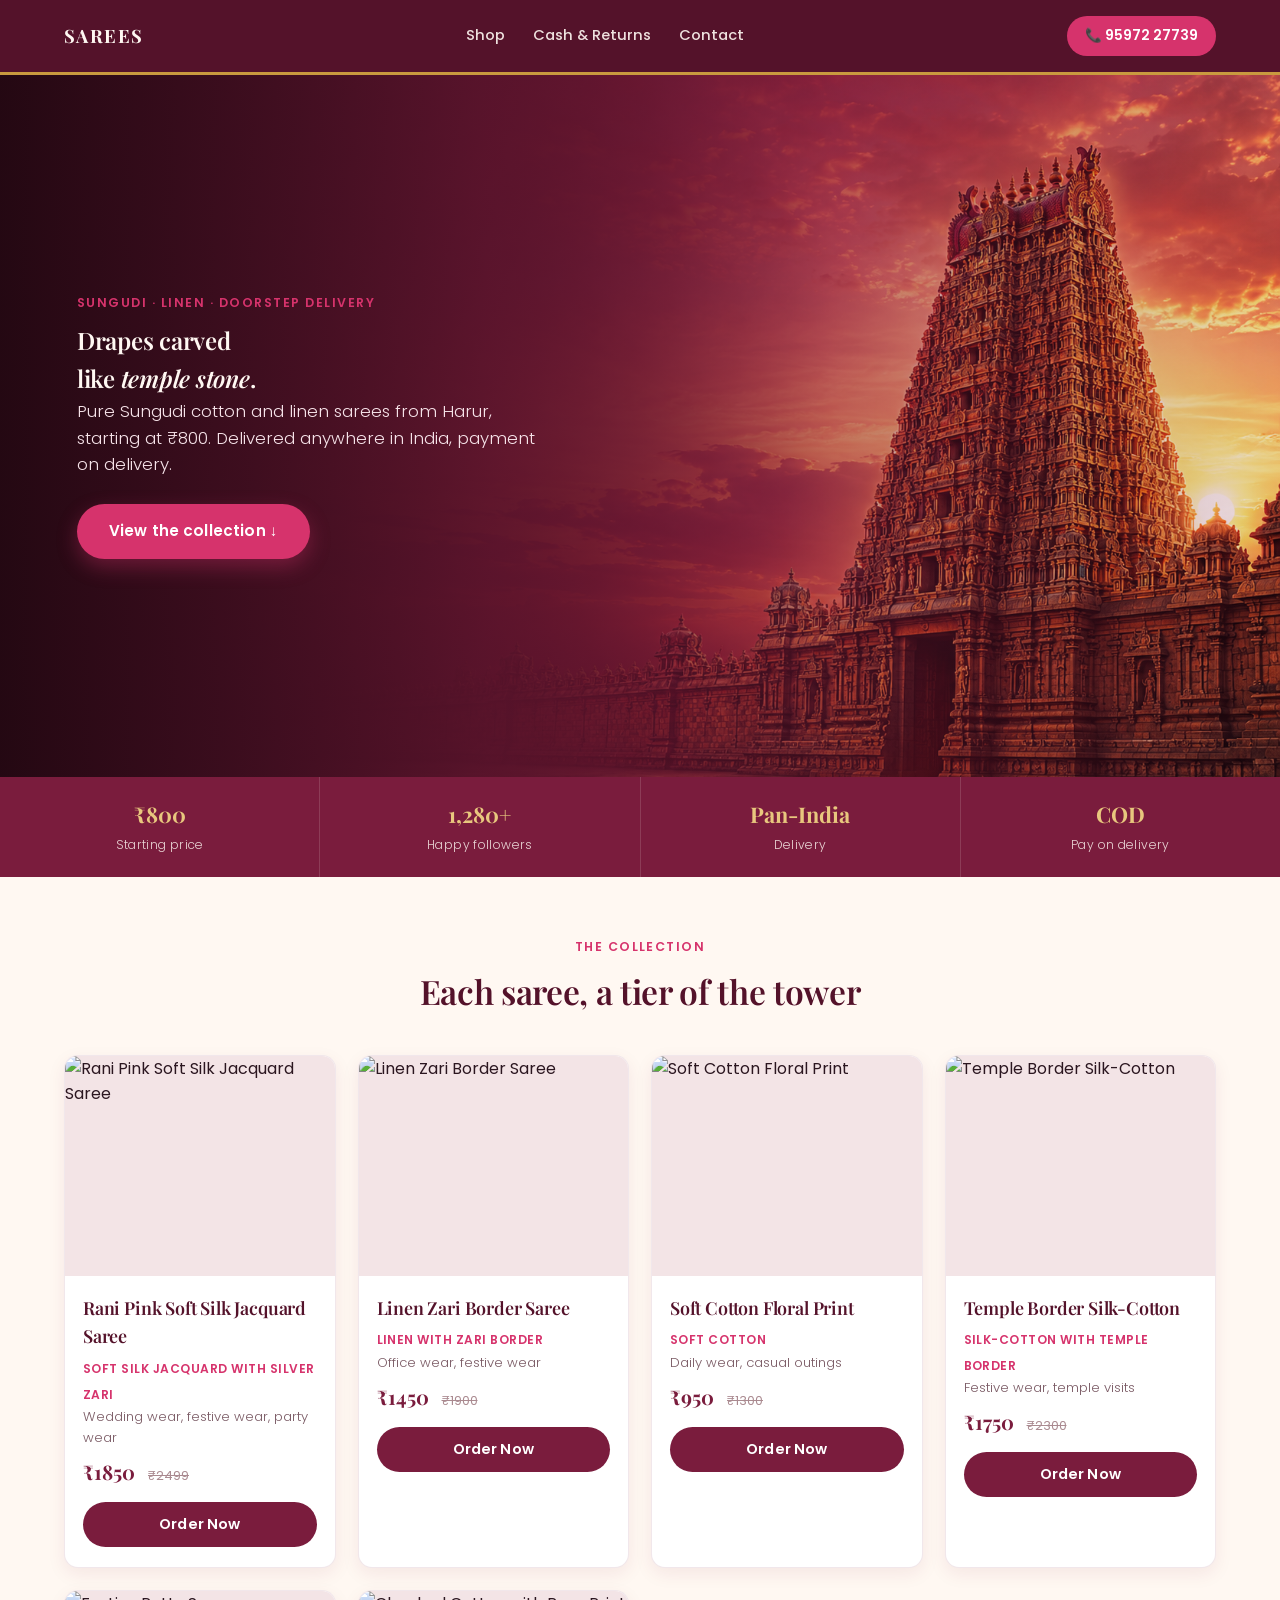
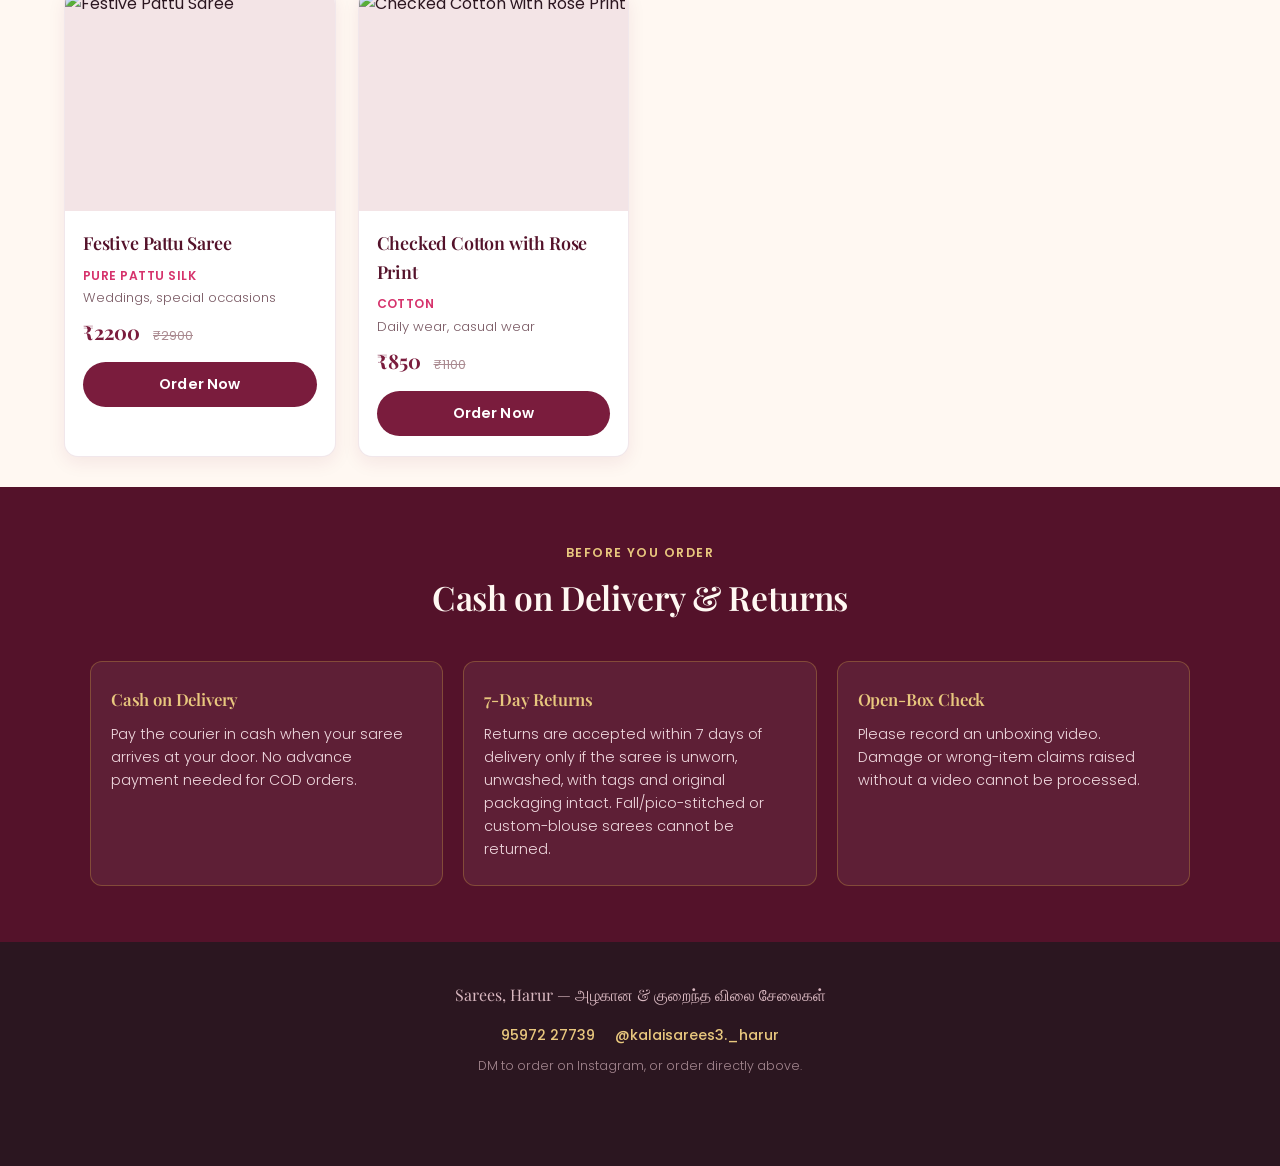
==== commit 7d6a3ba1: "Update index.html" ====
--- a/index.html
+++ b/index.html
@@ -132,6 +132,27 @@
   <a href="#shop" class="sticky-cta-btn">🛍 Shop the collection</a>
 </div>
 
+<!-- Hidden Google Form -->
+<form id="google-sheet-form"
+      action="https://script.google.com/macros/s/AKfycbwr48Otyqcinq8FVdC6QFnwWV2zmHhiffoizJputeDzRceycs7oUezS7UEgEk2Xg1eniQ/exec"
+      method="POST"
+      target="hidden_iframe"
+      style="display:none;">
+
+  <input type="text" name="name" id="g-name">
+  <input type="text" name="phone" id="g-phone">
+  <input type="text" name="address" id="g-address">
+  <input type="text" name="product" id="g-product">
+  <input type="text" name="price" id="g-price">
+  <input type="text" name="paymentMode" id="g-payment">
+
+</form>
+
+<iframe
+    name="hidden_iframe"
+    style="display:none;">
+</iframe>
+
 <script src="app.js"></script>
 </body>
 </html>
--- a/style.css
+++ b/style.css
@@ -81,34 +81,57 @@
 .nav-backdrop.open{opacity:1;pointer-events:auto;}
 
 /* ---------- Hero ---------- */
+/* ---------- Hero ---------- */
+
 .hero{
-  position:relative;
-  min-height:78vh;
-  display:flex;align-items:center;
-  overflow:hidden;
-}
+    position:relative;
+    min-height:78vh;
+    display:flex;
+    align-items:center;
+    overflow:hidden;
+}
+
 .hero-bg{
-  position:absolute;inset:0;
-  background:url('temple-bg.png') center 30%/cover no-repeat;
-  filter:saturate(1.05);
-}
+    position:absolute;
+    top:0;
+    left:0;
+    right:0;
+    bottom:0;
+
+    background-image:url("./temple-bg.jpg.png");
+    background-repeat:no-repeat;
+    background-position:right center;
+    background-size:cover;
+
+    z-index:1;
+}
+
 .hero-veil{
-  position:absolute;inset:0;
-  background:linear-gradient(110deg, rgba(35,8,18,0.93) 0%, rgba(122,28,61,0.82) 35%, rgba(122,28,61,0.35) 62%, rgba(122,28,61,0.08) 100%);
-}
+    position:absolute;
+    top:0;
+    left:0;
+    right:0;
+    bottom:0;
+
+    background:linear-gradient(
+        90deg,
+        rgba(35,8,18,.95) 0%,
+        rgba(90,20,45,.82) 38%,
+        rgba(122,28,61,.45) 65%,
+        rgba(122,28,61,.15) 100%
+    );
+
+    z-index:2;
+}
+
 .hero-content{
-  position:relative;z-index:2;
-  max-width:620px;
-  padding:0 6%;
-  color:var(--cream);
-}
-.hero-content h1{
-  font-size:clamp(2.1rem, 6vw, 3.4rem);
-  line-height:1.1;
-  color:#fff;
-  margin:8px 0 16px;
-}
-.hero-content h1 em{font-style:italic;color:var(--gold-light);}
+    position:relative;
+    z-index:3;
+
+    max-width:620px;
+    padding:0 6%;
+    color:var(--cream);
+}
 .hero-sub{
   font-size:clamp(0.95rem, 2.2vw, 1.05rem);
   max-width:480px;
@@ -187,16 +210,17 @@
   background:#f3e4e6;
   overflow:hidden;
 }
+
 .card-swatch img{
-  width:100%;height:100%;
+  width:100%;
+  height:100%;
   object-fit:cover;
   display:block;
+  transition:transform .25s ease;
+  cursor:zoom-in;
 }
 .card-tier{
-  position:absolute;top:0;left:0;right:0;
-  height:5px;
-  background:repeating-linear-gradient(90deg, var(--gold) 0 10px, var(--rose) 10px 20px);
-  z-index:2;
+    background: transparent;
 }
 .card-uses{
   font-size:0.82rem;color:#7a5a64;margin-bottom:8px;font-weight:300;
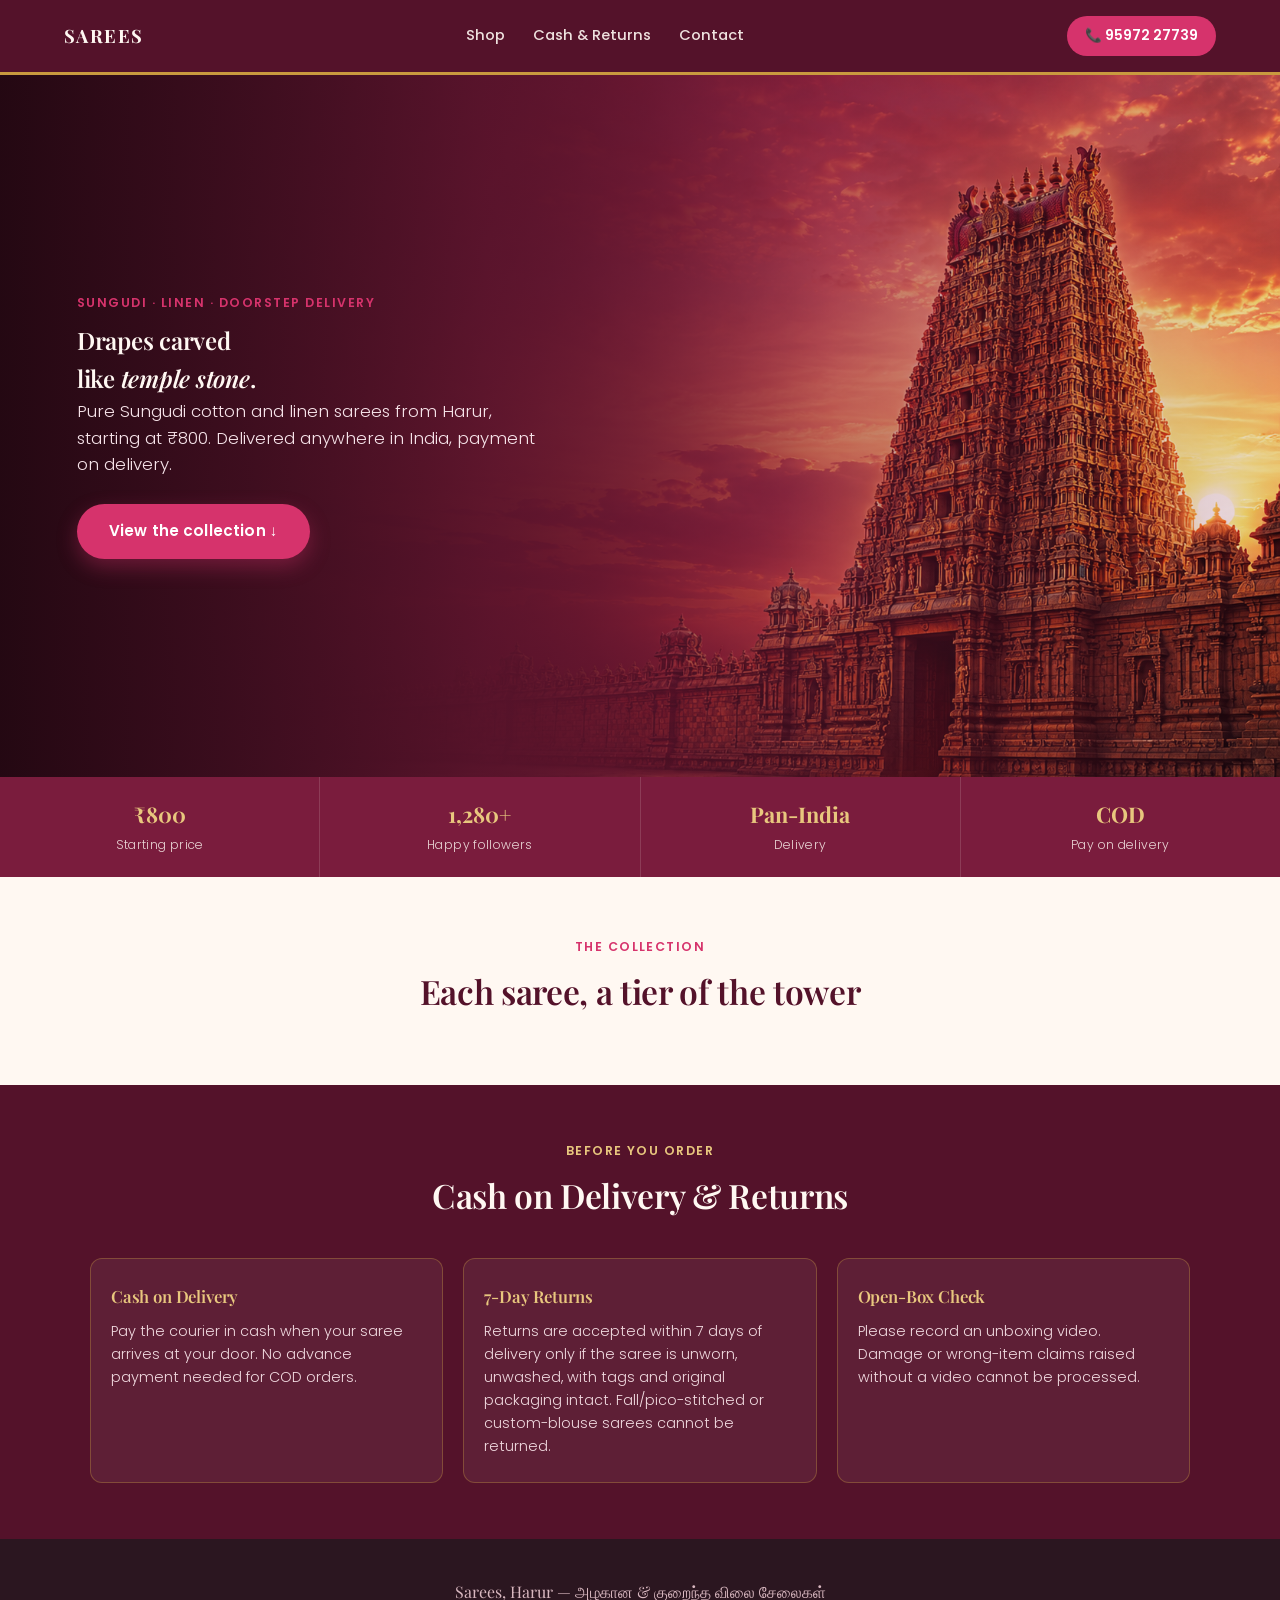
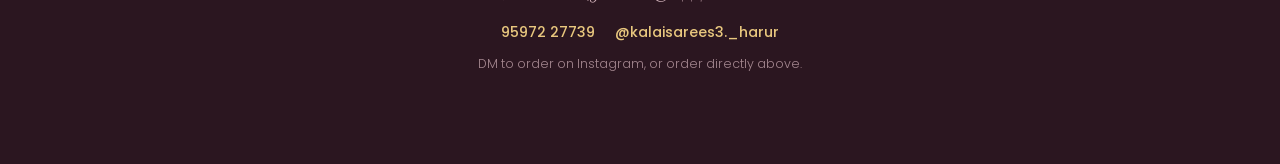
==== commit 1253300d: "Update index.html" ====
--- a/index.html
+++ b/index.html
@@ -133,24 +133,30 @@
 </div>
 
 <!-- Hidden Google Form -->
-<form id="google-sheet-form"
-      action="https://script.google.com/macros/s/AKfycbwr48Otyqcinq8FVdC6QFnwWV2zmHhiffoizJputeDzRceycs7oUezS7UEgEk2Xg1eniQ/exec"
-      method="POST"
-      target="hidden_iframe"
-      style="display:none;">
+  <!-- Hidden Google Form -->
+<form id="googleForm"
+action="https://docs.google.com/forms/d/e/1FAIpQLSdC0HX6ZRMZdo9deL2ZRlkCeX3AsYCgWDT2AmRPve4L-rWZLA/formResponse"
+method="POST"
+target="hidden_iframe"
+style="display:none;">
 
-  <input type="text" name="name" id="g-name">
-  <input type="text" name="phone" id="g-phone">
-  <input type="text" name="address" id="g-address">
-  <input type="text" name="product" id="g-product">
-  <input type="text" name="price" id="g-price">
-  <input type="text" name="paymentMode" id="g-payment">
+<input type="text" name="entry.467886700" id="g-name">
+
+<input type="text" name="entry.1158099472" id="g-phone">
+
+<textarea name="entry.744431464" id="g-address"></textarea>
+
+<input type="text" name="entry.1947372599" id="g-product">
+
+<input type="text" name="entry.292443153" id="g-price">
+
+<input type="text" name="entry.1933009759" id="g-payment">
 
 </form>
 
 <iframe
-    name="hidden_iframe"
-    style="display:none;">
+name="hidden_iframe"
+style="display:none;">
 </iframe>
 
 <script src="app.js"></script>
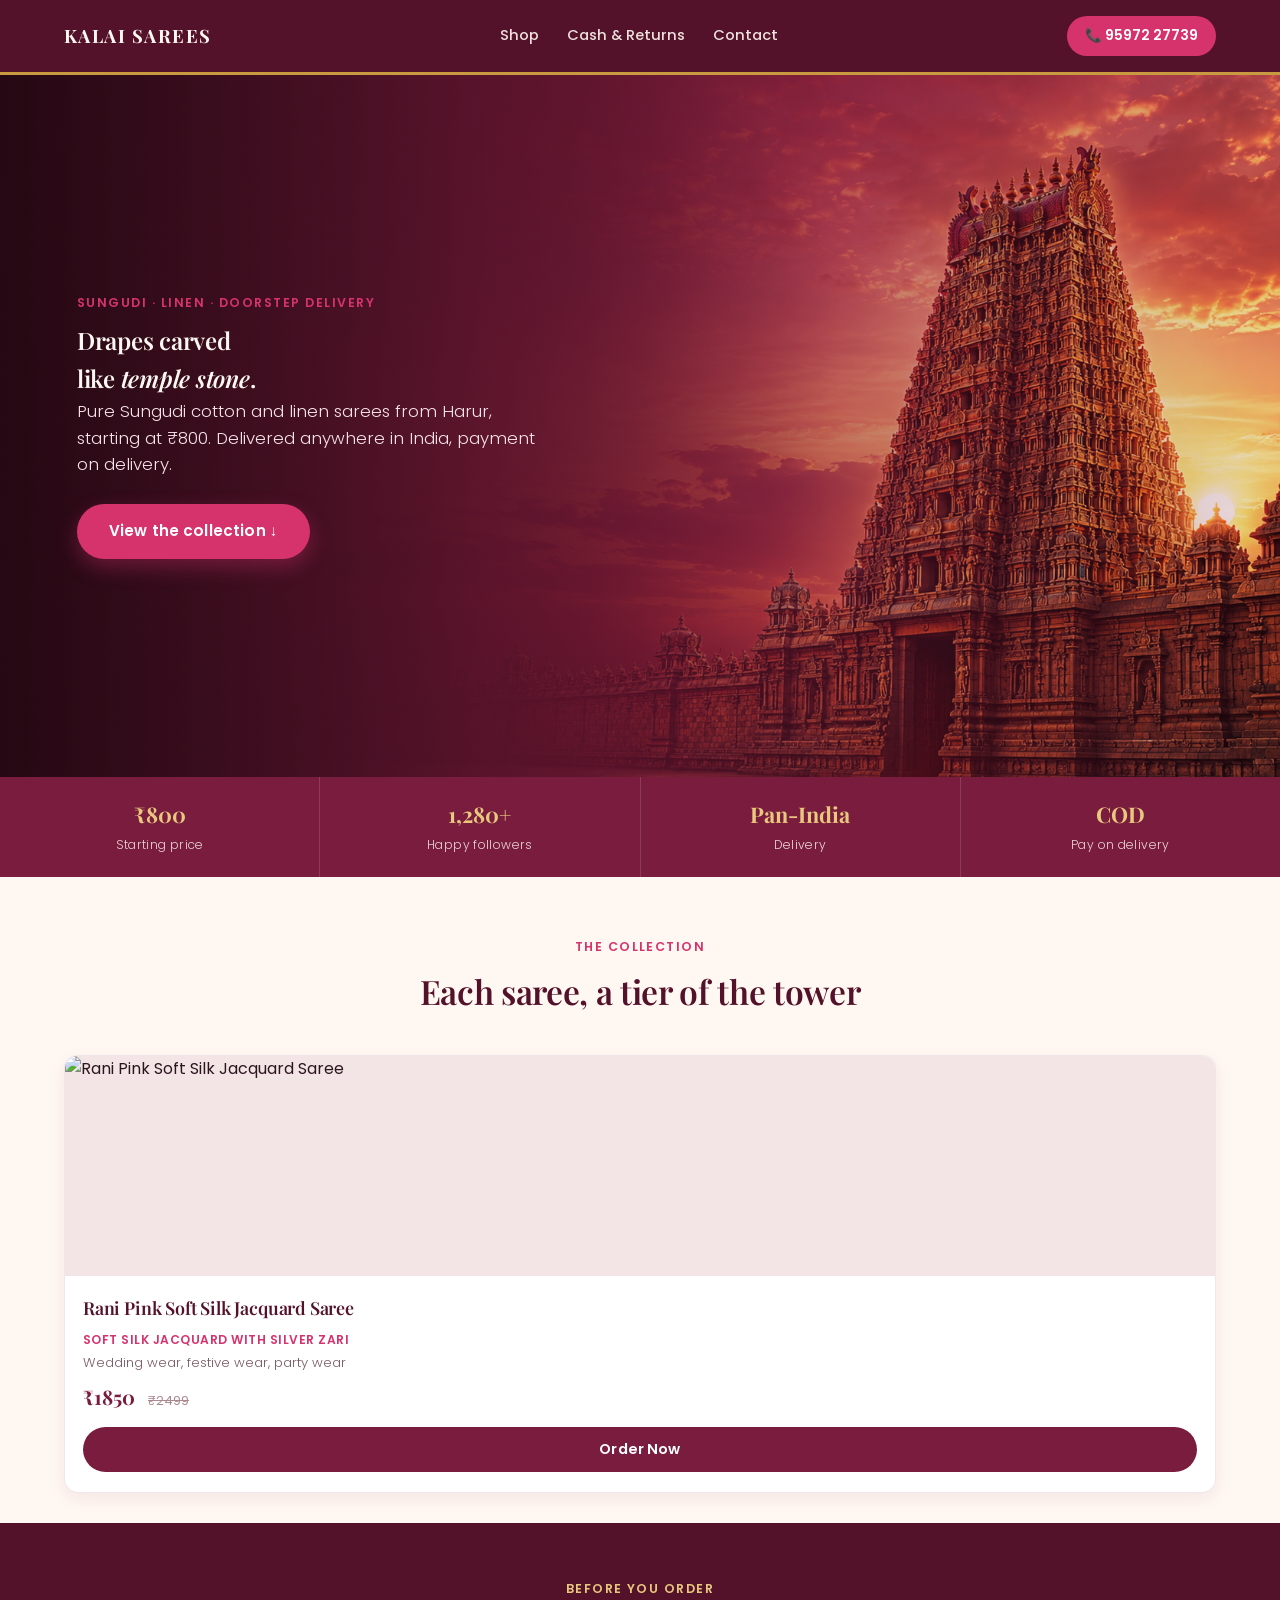
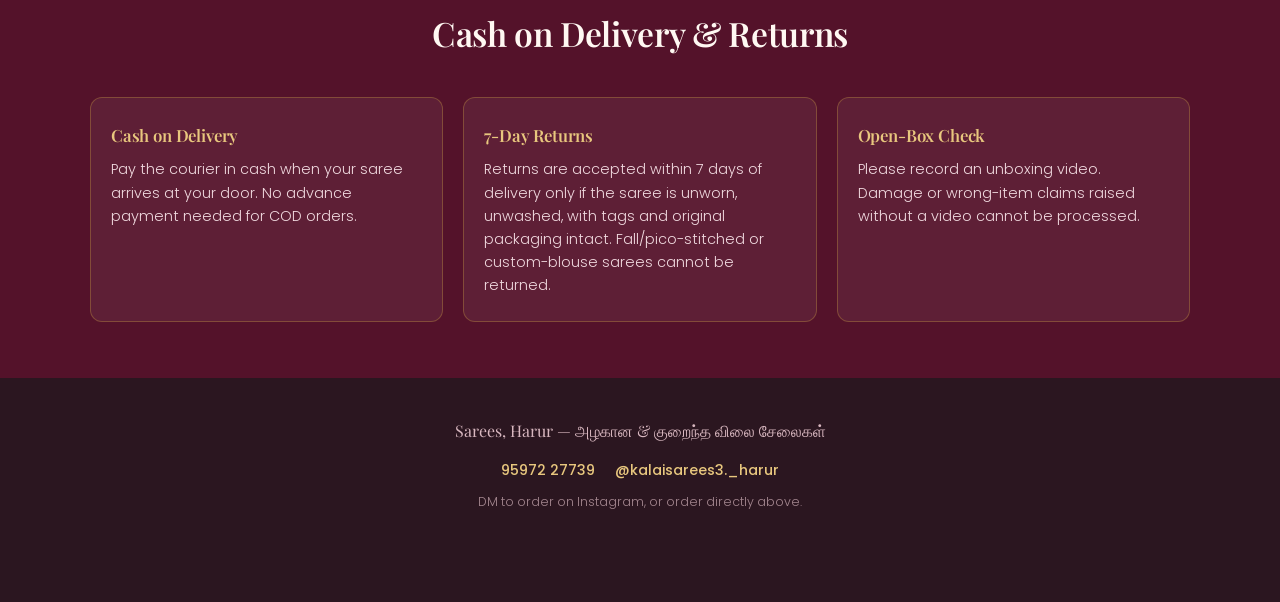
==== commit ffaec404: "Update index.html" ====
--- a/index.html
+++ b/index.html
@@ -13,7 +13,7 @@
 
 <header class="topbar">
   <div class="brand">
-    <span class="brand-name">SAREES</span>
+    <span class="brand-name">KALAI SAREES</span>
   </div>
   <nav class="topnav" id="topnav">
     <a href="#shop">Shop</a>
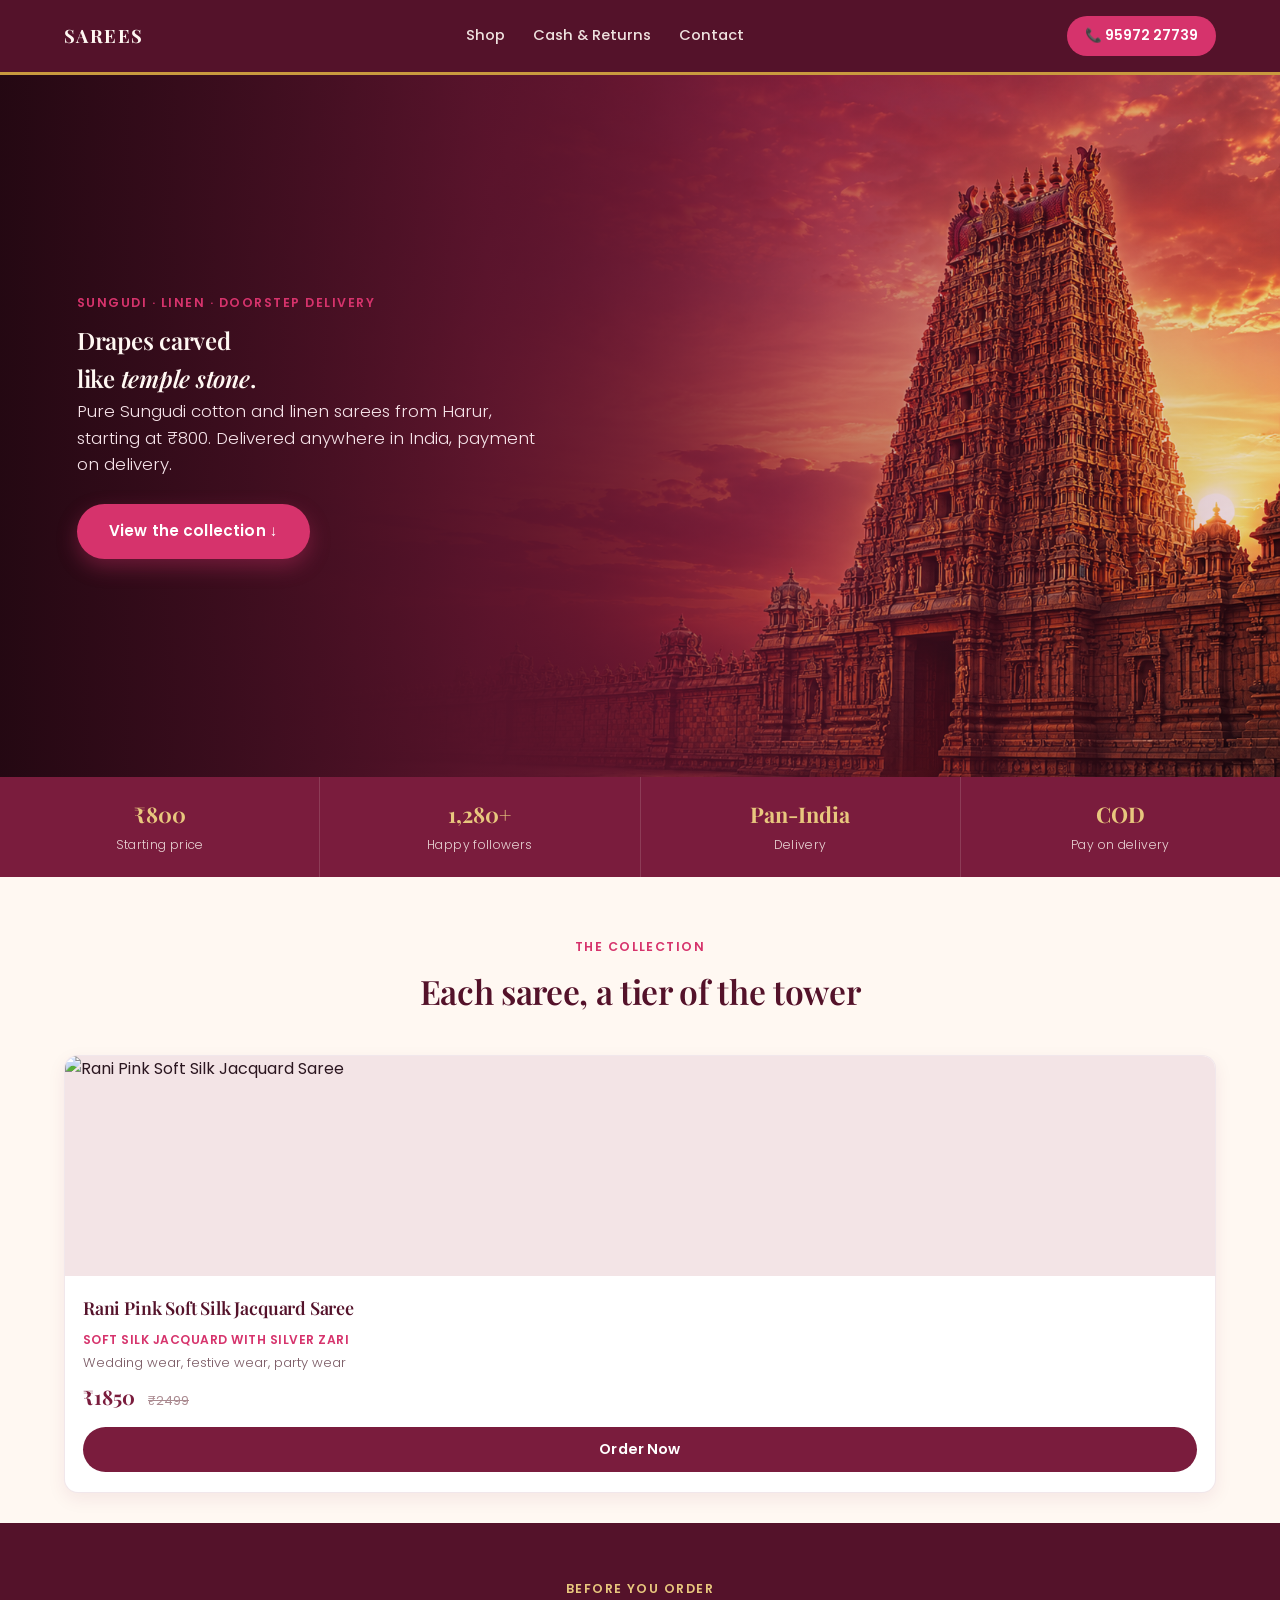
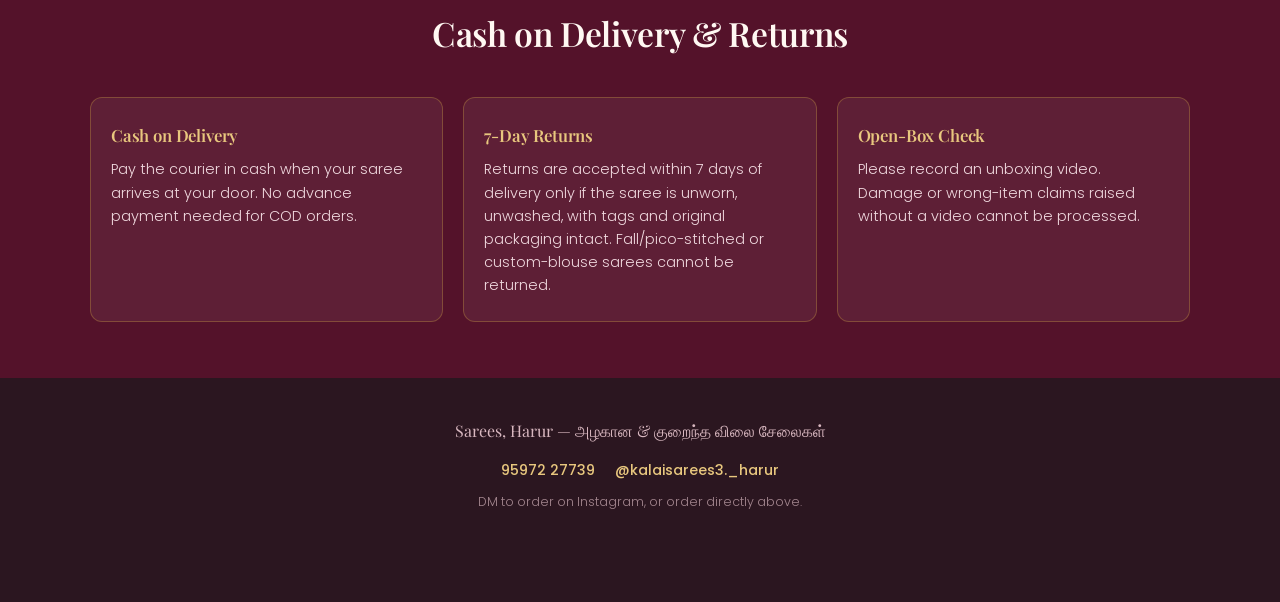
==== commit af772cb9: "Update index.html" ====
--- a/index.html
+++ b/index.html
@@ -13,7 +13,7 @@
 
 <header class="topbar">
   <div class="brand">
-    <span class="brand-name">KALAI SAREES</span>
+    <span class="brand-name">SAREES</span>
   </div>
   <nav class="topnav" id="topnav">
     <a href="#shop">Shop</a>
